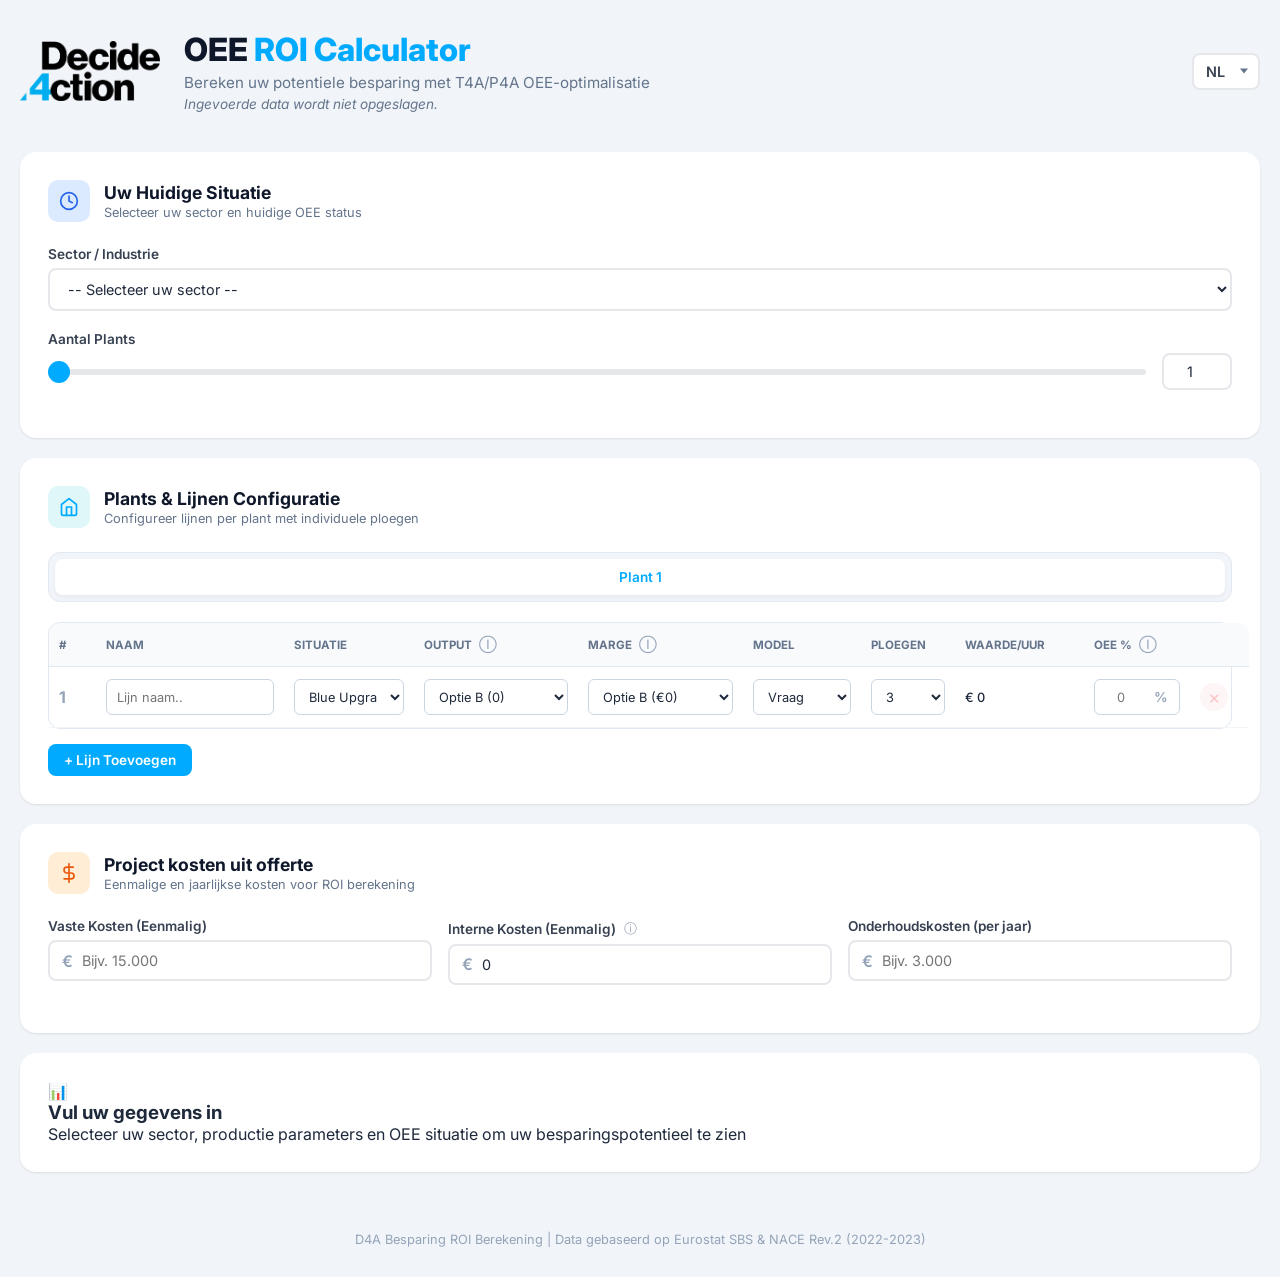
==== docs/index.html @ 913ba1e7 "logic change" ====
<!DOCTYPE html>
<html lang="nl">
<head>
    <meta charset="UTF-8">
    <meta name="viewport" content="width=device-width, initial-scale=1.0">
    <title>OEE ROI Calculator - D4A Besparing Berekening</title>
    <link rel="preconnect" href="https://fonts.googleapis.com">
    <link rel="preconnect" href="https://fonts.gstatic.com" crossorigin>
    <link href="https://fonts.googleapis.com/css2?family=Inter:wght@400;500;600;700;800&display=swap" rel="stylesheet">
    <link rel="stylesheet" href="style.css">
</head>
<body>
    <div class="container">
        <header class="header">
            <div class="header-left">
                <img src="logo.png" alt="Decide4Action" class="logo">
<div class="header-title">
    <h1>OEE <span>ROI Calculator</span></h1>
    <p class="subtitle" data-i18n="subtitle">Bereken uw potentiele besparing met T4A/P4A OEE-optimalisatie</p>
    <p class="data-protection-note" data-i18n="dataProtectionNote">Ingevoerde data wordt niet opgeslagen.</p>
</div>
            </div>
            <div class="header-right">
                <div class="lang-switcher">
                    <select id="langSelect" onchange="setLanguage(this.value)">
                        <option value="nl">NL</option>
                        <option value="en">EN</option>
                    </select>
                </div>
                <button class="btn btn-export" onclick="exportPDF()" id="exportBtn" style="display: none;">
                    <svg width="18" height="18" viewBox="0 0 24 24" fill="none" stroke="currentColor" stroke-width="2" stroke-linecap="round" stroke-linejoin="round"><path d="M21 15v4a2 2 0 0 1-2 2H5a2 2 0 0 1-2-2v-4"/><polyline points="7 10 12 15 17 10"/><line x1="12" y1="15" x2="12" y2="3"/></svg>
                    <span data-i18n="exportPdf">Export PDF</span>
                </button>
            </div>
        </header>

        <div class="main-layout">
            <div class="input-column">
                <div class="card">
                    <div class="card-header">
                        <div class="card-icon blue">
                            <svg width="20" height="20" viewBox="0 0 24 24" fill="none" stroke="currentColor" stroke-width="2" stroke-linecap="round" stroke-linejoin="round"><circle cx="12" cy="12" r="10"/><path d="M12 6v6l4 2"/></svg>
                        </div>
                        <div>
                            <h2 data-i18n="cardCurrentTitle">Uw Huidige Situatie</h2>
                            <p class="card-subtitle" data-i18n="cardCurrentSubtitle">Selecteer uw sector en huidige OEE status</p>
                        </div>
                    </div>

                    <div class="form-group">
                        <label for="sector" data-i18n="sectorLabel">Sector / Industrie</label>
                        <div class="select-wrapper" id="sectorWrapper">
                            <input type="text" class="select-search" id="sectorSearch" data-i18n-placeholder="sectorSearchPlaceholder" placeholder="Zoek sector...">
                            <select id="sector" onchange="onSectorChange()">
                                <option value="" data-i18n="sectorDefault">-- Selecteer uw sector --</option>
                                <option value="farmaceutische" data-i18n="sectorPharm">Farmaceutische</option>
                                <option value="food" data-i18n="sectorFood">Food</option>
                                <option value="bottlers" data-i18n="sectorBottlers">Bottlers</option>
                                <option value="textiel" data-i18n="sectorTextile">Textiel</option>
                                <option value="hout" data-i18n="sectorWood">Hout</option>
                                <option value="papier" data-i18n="sectorPaper">Papier</option>
                                <option value="chemie" data-i18n="sectorChemical">Chemie</option>
                                <option value="kunststof" data-i18n="sectorPlastic">Kunststof</option>
                                <option value="metaal" data-i18n="sectorMetal">Metaal</option>
                                <option value="machinebouw" data-i18n="sectorMachine">Machinebouw</option>
                                <option value="autoentransport" data-i18n="sectorAuto">Auto & Transport</option>
                                <option value="electronica" data-i18n="sectorElectronics">Electronica</option>
                                <option value="olieenrafinaderij" data-i18n="sectorOil">Olie & Raffinaderij</option>
                            </select>
                            <div class="select-dropdown" id="sectorDropdown"></div>
                        </div>
                    </div>

                    <div class="form-group">
                        <label for="numPlants" data-i18n="numPlantsLabel">Aantal Plants</label>
                        <div class="slider-input">
                            <input type="range" id="numPlantsSlider" min="1" max="10" value="1" oninput="syncPlantSlider(this.value)">
                            <input type="number" id="numPlants" min="1" max="10" value="1" onchange="updatePlantTabs()" oninput="updatePlantTabs()">
                        </div>
                    </div>
                </div>

                <div class="card" id="plantsCard">
                    <div class="card-header">
                        <div class="card-icon cyan">
                            <svg width="20" height="20" viewBox="0 0 24 24" fill="none" stroke="currentColor" stroke-width="2" stroke-linecap="round" stroke-linejoin="round"><path d="M3 9l9-7 9 7v11a2 2 0 0 1-2 2H5a2 2 0 0 1-2-2z"/><polyline points="9 22 9 12 15 12 15 22"/></svg>
                        </div>
                        <div>
                            <h2 data-i18n="cardPlantsTitle">Plants & Lijnen Configuratie</h2>
                            <p class="card-subtitle" data-i18n="cardPlantsSubtitle">Configureer lijnen per plant met individuele ploegen</p>
                        </div>
                    </div>

                    <div class="plant-tabs" id="plantTabs"></div>
                    <div id="plantContents"></div>
                </div>

                <div class="card">
                    <div class="card-header">
                        <div class="card-icon orange">
                            <svg width="20" height="20" viewBox="0 0 24 24" fill="none" stroke="currentColor" stroke-width="2" stroke-linecap="round" stroke-linejoin="round"><line x1="12" y1="1" x2="12" y2="23"/><path d="M17 5H9.5a3.5 3.5 0 0 0 0 7h5a3.5 3.5 0 0 1 0 7H6"/></svg>
                        </div>
                        <div>
                            <h2 data-i18n="cardCostsTitle">Project kosten uit offerte</h2>
                            <p class="card-subtitle" data-i18n="cardCostsSubtitle">Eenmalige en jaarlijkse kosten voor ROI berekening</p>
                        </div>
                    </div>

                    <div class="form-row form-row-3">
                        <div class="form-group">
                            <label for="fixedFee" data-i18n="fixedFeeLabel">Vaste Kosten (Eenmalig)</label>
                            <div class="currency-input">
                                <input type="number" id="fixedFee" min="0" onchange="calculate()" oninput="calculate()" data-i18n-placeholder="fixedFeePlaceholder" placeholder="Bijv. 15.000">
                            </div>
                        </div>
                        <div class="form-group">
                            <label for="internalCost" class="th-tooltip">
                                <span data-i18n="internalCostLabel">Interne Kosten (Eenmalig)</span> 
                                <span class="info-icon">ⓘ</span>
                                <div class="tooltip-text">
                                    <span data-i18n="internalCostTooltipBody">implementatie-uren, trainingsuren, IT hardware, IT software.</span>
                                </div>
                            </label>
                            <div class="currency-input">
                                <input type="number" id="internalCost" min="0" value="0" onchange="calculate()" oninput="calculate()" data-i18n-placeholder="internalCostPlaceholder" placeholder="Bijv. 5.000">
                            </div>
                        </div>
                        <div class="form-group">
                            <label for="variableCost" data-i18n="variableCostLabel">Onderhoudskosten (per jaar)</label>
                            <div class="currency-input">
                                <input type="number" id="variableCost" min="0" onchange="calculate()" oninput="calculate()" data-i18n-placeholder="variableCostPlaceholder" placeholder="Bijv. 3.000">
                            </div>
                        </div>
                    </div>
                </div>
            </div>

            <div class="results-column">
                <div class="card" id="placeholderCard">
                    <div class="results-placeholder">
                        <div class="results-placeholder-icon">&#x1F4CA;</div>
                        <h3 data-i18n="placeholderTitle">Vul uw gegevens in</h3>
                        <p data-i18n="placeholderText">Selecteer uw sector, productie parameters en OEE situatie om uw besparingspotentieel te zien</p>
                    </div>
                </div>

                <div class="card" id="scenarioCard" style="display: none;">
                    <div class="card-header">
                        <div class="card-icon green">
                            <svg width="20" height="20" viewBox="0 0 24 24" fill="none" stroke="currentColor" stroke-width="2" stroke-linecap="round" stroke-linejoin="round"><path d="M12 20V10"/><path d="M18 20V4"/><path d="M6 20v-4"/></svg>
                        </div>
                        <div style="flex:1;">
                            <h2 class="th-tooltip" style="border-bottom: none; cursor: help; display: inline-flex; align-items: center;">
                                <span data-i18n="cardSavingsTitle">Besparingspotentieel</span>
                                <span class="info-icon" style="margin-left: 6px;">ⓘ</span>
                                <div class="tooltip-text">
                                    <span data-i18n="savingPotentialTooltip"></span>
                                </div>
                            </h2>
                            <p class="card-subtitle" id="savingsSubtitle">
                                <span id="totalLinesDisplay">0</span> <span data-i18n="linesAcross">lijnen over</span> <span id="totalPlantsDisplay">0</span> plants
                            </p>
                        </div>
                        <button class="btn-calc-info" onclick="openCalcModal()" title="Hoe berekenen wij dit?">
                            <svg width="18" height="18" viewBox="0 0 24 24" fill="none" stroke="currentColor" stroke-width="2" stroke-linecap="round" stroke-linejoin="round"><circle cx="12" cy="12" r="10"/><path d="M9.09 9a3 3 0 0 1 5.83 1c0 2-3 3-3 3"/><line x1="12" y1="17" x2="12.01" y2="17"/></svg>
                            <span data-i18n="calcInfoBtn">Berekening</span>
                        </button>
                    </div>

                    <div class="scenario-grid">
                        <div class="scenario-card" data-scenario="conservative" onclick="selectScenario('conservative')">
                            <div class="scenario-label" data-i18n="conservative">Conservatief</div>
                            <div class="scenario-three-year" id="conservativeThreeYear">-</div>
                            <div class="scenario-three-year-label" data-i18n="overThreeYears">over 3 jaar</div>
                            <div class="scenario-divider"></div>
                            <div class="scenario-years-grid">
                                <div class="year-col"><span class="year-label">Jaar 1</span><span class="year-value" id="conservativeYear1">-</span></div>
                                <div class="year-col"><span class="year-label">Jaar 2</span><span class="year-value" id="conservativeYear2">-</span></div>
                                <div class="year-col"><span class="year-label">Jaar 3</span><span class="year-value" id="conservativeYear3">-</span></div>
                            </div>
                            <div class="scenario-divider"></div>
                            <div class="scenario-oee" id="conservativeOEE">-</div>
                            <div class="scenario-oee-label" data-i18n="oeeImprovement">OEE verbetering</div>
                        </div>

                        <div class="scenario-card selected" data-scenario="expected" onclick="selectScenario('expected')">
                            <div class="scenario-badge" data-i18n="expected">Verwacht</div>
                            <div class="scenario-three-year" id="expectedThreeYear">-</div>
                            <div class="scenario-three-year-label" data-i18n="overThreeYears">over 3 jaar</div>
                            <div class="scenario-divider"></div>
                            <div class="scenario-years-grid">
                                <div class="year-col"><span class="year-label">Jaar 1</span><span class="year-value" id="expectedYear1">-</span></div>
                                <div class="year-col"><span class="year-label">Jaar 2</span><span class="year-value" id="expectedYear2">-</span></div>
                                <div class="year-col"><span class="year-label">Jaar 3</span><span class="year-value" id="expectedYear3">-</span></div>
                            </div>
                            <div class="scenario-divider"></div>
                            <div class="scenario-oee" id="expectedOEE">-</div>
                            <div class="scenario-oee-label" data-i18n="oeeImprovement">OEE verbetering</div>
                        </div>

                        <div class="scenario-card" data-scenario="optimistic" onclick="selectScenario('optimistic')">
                            <div class="scenario-label" data-i18n="optimistic">Optimistisch</div>
                            <div class="scenario-three-year" id="optimisticThreeYear">-</div>
                            <div class="scenario-three-year-label" data-i18n="overThreeYears">over 3 jaar</div>
                            <div class="scenario-divider"></div>
                            <div class="scenario-years-grid">
                                <div class="year-col"><span class="year-label">Jaar 1</span><span class="year-value" id="optimisticYear1">-</span></div>
                                <div class="year-col"><span class="year-label">Jaar 2</span><span class="year-value" id="optimisticYear2">-</span></div>
                                <div class="year-col"><span class="year-label">Jaar 3</span><span class="year-value" id="optimisticYear3">-</span></div>
                            </div>
                            <div class="scenario-divider"></div>
                            <div class="scenario-oee" id="optimisticOEE">-</div>
                            <div class="scenario-oee-label" data-i18n="oeeImprovement">OEE verbetering</div>
                        </div>

                        <div class="scenario-card" data-scenario="aangepast" onclick="selectScenario('aangepast')">
    <div class="scenario-label" data-i18n="custom">Aangepast</div>
    <div class="scenario-three-year" id="customThreeYear">-</div>
    <div class="scenario-three-year-label" data-i18n="overThreeYears">over 3 jaar</div>
    <div class="scenario-divider"></div>
    <div class="scenario-years-grid">
        <div class="year-col">
            <span class="year-label" data-i18n="calcYear1">Jaar 1</span>
            <span class="year-value" id="customYear1">-</span>
        </div>
        <div class="year-col">
            <span class="year-label" data-i18n="calcYear2">Jaar 2</span>
            <span class="year-value" id="customYear2">-</span>
        </div>
        <div class="year-col">
            <span class="year-label" data-i18n="calcYear3">Jaar 3</span>
            <span class="year-value" id="customYear3">-</span>
        </div>
    </div>
    <div class="scenario-divider"></div>
    <div class="custom-oee-input-wrapper">
        <input type="number" id="customOEEInput" class="custom-oee-input" min="0" max="100" step="0.1" placeholder="%" oninput="calculate()">
    </div>
    <div class="scenario-oee-label" data-i18n="oeeImprovement">OEE verbetering</div>
</div>
                    </div>
                </div>

                <div class="card" id="calcBreakdownCard" style="display: none;">
                    <div class="card-header">
                        <div class="card-icon blue">
                            <svg width="20" height="20" viewBox="0 0 24 24" fill="none" stroke="currentColor" stroke-width="2" stroke-linecap="round" stroke-linejoin="round"><rect x="4" y="2" width="16" height="20" rx="2" ry="2"/><line x1="8" y1="6" x2="16" y2="6"/><line x1="8" y1="10" x2="16" y2="10"/><line x1="8" y1="14" x2="12" y2="14"/></svg>
                        </div>
                        <div>
                            <h2 data-i18n="calcBreakdownTitle">Berekeningsoverzicht</h2>
                        </div>
                    </div>
                    <div id="calcBreakdownContent"></div>
                </div>

                <div class="card" id="breakEvenCard" style="display: none;">
                    <div class="break-even-header">
                        <div>
                            <div class="card-header" style="margin-bottom: 0;">
                                <div class="card-icon green">
                                    <svg width="20" height="20" viewBox="0 0 24 24" fill="none" stroke="currentColor" stroke-width="2" stroke-linecap="round" stroke-linejoin="round"><polyline points="22 12 18 12 15 21 9 3 6 12 2 12"/></svg>
                                </div>
                                <div>
                                    <h2 data-i18n="cardBreakEvenTitle">Break-even Analyse</h2>
                                </div>
                            </div>
                        </div>
                        <div class="break-even-result-badge" id="breakEvenBadge">
                            <span class="icon">&#x2713;</span>
                            <span class="text">Break-even: <span class="value" id="breakEvenYear">-</span></span>
                        </div>
                    </div>
                    <div class="graph-container">
                        <canvas id="breakEvenCanvas"></canvas>
                    </div>
                    <div class="legend">
                        <div class="legend-item">
                            <div class="legend-color benefit"></div>
                            <span data-i18n="cumulativeBenefit">Cumulatief Voordeel</span>
                        </div>
                        <div class="legend-item">
                            <div class="legend-color cost"></div>
                            <span data-i18n="cumulativeCosts">Cumulatieve Kosten</span>
                        </div>
                    </div>
                    <div class="break-even-note">
                        <span data-i18n="breakEvenNotePrefix">Gebaseerd op het</span> 
                        <span id="breakEvenScenarioName"></span> 
                        <span data-i18n="breakEvenNoteSuffix">scenario</span>
                    </div>
                </div>
            </div>
        </div>

        <footer>
            <p data-i18n="footer">D4A Besparing ROI Berekening | Data gebaseerd op Eurostat SBS & NACE Rev.2 (2022-2023)</p>
        </footer>
    </div>

    <div class="calc-modal-overlay" id="calcModal" onclick="closeCalcModal(event)">
        <div class="calc-modal">
            <div class="calc-modal-header">
                <h2 data-i18n="calcModalTitle">Hoe berekenen wij het besparingspotentieel?</h2>
                <button class="calc-modal-close" onclick="closeCalcModal()">&times;</button>
            </div>
            <div class="calc-modal-body">
                <div class="calc-section">
                    <h3 data-i18n="calcStep1Title">1. Toegevoegde waarde per uur</h3>
                    <div class="calc-formula" data-i18n="calcStep1Formula">Waarde per uur = Output per uur &times; Marge per eenheid</div>
                    <p class="calc-desc" data-i18n="calcStep1Desc">De output en marge komen uit uw sector benchmarks of uw eigen ingevoerde waarden.</p>
                </div>
                <div class="calc-section">
                    <h3 data-i18n="calcStep2Title">2. Jaarlijkse besparing (per lijn)</h3>
                    <div class="calc-formula" data-i18n="calcStep2Formula">Jaarlijks = Waarde/uur (bij 100%) × OEE verbetering (punten) × Werkuren × Kostenfactor</div>
                    <p class="calc-desc" data-i18n="calcStep2Desc">Elk gewonnen procentpunt OEE wordt direct gewaardeerd tegen de toegevoegde waarde per uur. Als u bijvoorbeeld van 50% naar 52% OEE gaat, rekent het model met de 2% winst op uw totale capaciteit.</p>
                </div>
                <div class="calc-section">
                    <h3 data-i18n="calcStep3Title">3. Berekeningsmodel</h3>
                    <p class="calc-desc" data-i18n="calcStep3Desc"><strong>Vraagmodel:</strong> Onbeperkte vraag &mdash; extra OEE genereert extra omzet (factor = 1).<br><strong>Kostenmodel:</strong> Vast volume &mdash; OEE verbetering verlaagt kosten. Kostenfactor: conservatief 20%, verwacht 30%, optimistisch 40%.</p>
                </div>
                <div class="calc-section">
                    <h3 data-i18n="calcStep4Title">4. Besparing over 3 jaar</h3>
                    <p class="calc-desc" data-i18n="calcStep4Desc">De OEE verbetering wordt geleidelijk opgebouwd over 3 jaar:</p>
                    <div class="calc-ramp">
                        <div class="calc-ramp-row"><span class="calc-ramp-label" data-i18n="calcYear1">Jaar 1</span><div class="calc-ramp-bar" style="width:33%">1/3</div></div>
                        <div class="calc-ramp-row"><span class="calc-ramp-label" data-i18n="calcYear2">Jaar 2</span><div class="calc-ramp-bar" style="width:67%">2/3</div></div>
                        <div class="calc-ramp-row"><span class="calc-ramp-label" data-i18n="calcYear3">Jaar 3</span><div class="calc-ramp-bar" style="width:100%">3/3</div></div>
                    </div>
                    <p class="calc-desc" style="margin-top: 15px; border-left: 3px solid #00AAFF; padding-left: 12px;">
                        <strong data-i18n="rampUpTitle">Geleidelijke Besparingsopbouw (Ramp-up)</strong><br>
                        <span data-i18n="rampUpDesc">De ROI houdt rekening met een realistisch adoptieproces. We bouwen de resultaten stapsgewijs op (Jaar 1: 33%, Jaar 2: 67%, Jaar 3: 100%) om rekening te houden met de tijd die nodig is voor training, procesoptimalisatie en gedragsverandering binnen uw team.</span>
                    </p>
                    <div class="calc-formula" data-i18n="calcStep4Formula" style="margin-top: 15px;">Totaal 3 jaar = Jaarlijks &times; (1/3 + 2/3 + 1) = Jaarlijks &times; 2</div>
                </div>
                <div class="calc-section">
                    <h3 data-i18n="calcStep5Title">5. Scenario's</h3>
                    <p class="calc-desc" data-i18n="calcStep5Desc">Elk scenario (conservatief, verwacht, optimistisch) gebruikt een andere OEE verbetering percentage, gebaseerd op sectordata en historische resultaten.</p>
                </div>
            </div>
        </div>
    </div>

    <script src="script.js"></script>
</body>
</html>
---- docs/style.css ----
* {
    margin: 0;
    padding: 0;
    box-sizing: border-box;
}

body {
    font-family: 'Inter', -apple-system, BlinkMacSystemFont, 'Segoe UI', Roboto, sans-serif;
    background: #f1f5f9;
    min-height: 100vh;
    padding: 30px 20px;
    color: #1e293b;
}

input, select, button, textarea {
    font-family: 'Inter', sans-serif;
    font-size: 0.9rem;
}

.container {
    max-width: 1400px;
    margin: 0 auto;
}

/* Header */
.header {
    display: flex;
    align-items: center;
    justify-content: space-between;
    margin-bottom: 40px;
}

.header-left {
    display: flex;
    align-items: center;
    gap: 24px;
}

.logo {
    height: 60px;
    width: auto;
}

.header-title {
    text-align: left;
}

.header h1 {
    font-size: 2rem;
    font-weight: 800;
    color: #0f172a;
    margin-bottom: 4px;
}

.header h1 span {
    color: #00AAFF;
}

.subtitle {
    color: #64748b;
    font-size: 0.95rem;
}

/* Header Right Controls */
.header-right {
    display: flex;
    align-items: center;
    gap: 12px;
}

/* Language Switcher */
.lang-switcher {
    position: relative;
    display: inline-flex;
    align-items: center;
}

.lang-switcher select {
    appearance: none;
    -webkit-appearance: none;
    background: #fff;
    border: 2px solid #e5e7eb;
    border-radius: 8px;
    padding: 8px 32px 8px 12px;
    font-weight: 600;
    color: #374151;
    cursor: pointer;
    transition: border-color 0.2s;
}

.lang-switcher select:hover {
    border-color: #00AAFF;
}

.lang-switcher select:focus {
    outline: none;
    border-color: #00AAFF;
}

.lang-switcher::after {
    content: '';
    position: absolute;
    right: 12px;
    top: 50%;
    transform: translateY(-50%);
    width: 0;
    height: 0;
    border-left: 4px solid transparent;
    border-right: 4px solid transparent;
    border-top: 5px solid #64748b;
    pointer-events: none;
}

/* Buttons */
.btn {
    display: inline-flex;
    align-items: center;
    gap: 8px;
    padding: 10px 20px;
    border-radius: 8px;
    font-weight: 600;
    font-size: 0.9rem;
    cursor: pointer;
    border: none;
    transition: all 0.2s;
    font-family: inherit;
}

.btn-export {
    background: #0f172a;
    color: #fff;
}

.btn-export:hover {
    background: #1e293b;
}

.btn-primary {
    background: #00AAFF;
    color: #fff;
    padding: 8px 16px;
    font-size: 0.85rem;
}

.btn-primary:hover {
    background: #0090dd;
}

.btn-remove {
    background: #fee2e2;
    color: #dc2626;
    padding: 6px 12px;
    font-size: 0.8rem;
}

.btn-remove:hover {
    background: #fecaca;
}

.btn-remove:disabled {
    opacity: 0.4;
    cursor: not-allowed;
}

/* Main Layout */
.main-layout {
    display: flex;
    flex-direction: column;
    gap: 0;
}

/* Cards */
.card {
    background: #ffffff;
    border-radius: 16px;
    padding: 28px;
    box-shadow: 0 1px 3px rgba(0,0,0,0.06), 0 1px 2px rgba(0,0,0,0.04);
    margin-bottom: 20px;
}

.card-header {
    display: flex;
    align-items: center;
    gap: 14px;
    margin-bottom: 24px;
    overflow: visible !important;
}

.card-icon {
    width: 42px;
    height: 42px;
    border-radius: 10px;
    display: flex;
    align-items: center;
    justify-content: center;
    flex-shrink: 0;
}

.card-icon.blue { background: #dbeafe; color: #2563eb; }
.card-icon.cyan { background: #e0f7fa; color: #00AAFF; }
.card-icon.green { background: #dcfce7; color: #16a34a; }
.card-icon.orange { background: #ffedd5; color: #ea580c; }

.card-header h2 {
    font-size: 1.1rem;
    font-weight: 700;
    color: #0f172a;
}

.card-subtitle {
    font-size: 0.8rem;
    color: #64748b;
    margin-top: 2px;
}

/* Form Elements */
.form-group {
    margin-bottom: 20px;
}

.form-group label {
    display: block;
    font-size: 0.85rem;
    font-weight: 600;
    color: #374151;
    margin-bottom: 6px;
}

/* Label Tooltip Fix for "Interne Kosten" */
.form-group label.th-tooltip {
    display: inline-flex;
    align-items: center;
    gap: 4px;
    position: relative;
    cursor: help;
    width: fit-content;
}

.form-group label.th-tooltip .tooltip-text {
    bottom: 125%; 
    left: 0;
    transform: none;
}

.form-group label.th-tooltip .tooltip-text::after {
    left: 20px;
}

.form-group input[type="text"],
.form-group input[type="number"],
.form-group select {
    width: 100%;
    padding: 10px 14px;
    border: 2px solid #e5e7eb;
    border-radius: 8px;
    color: #1e293b;
    background: #fff;
    transition: border-color 0.2s;
}

.form-group input:focus,
.form-group select:focus {
    outline: none;
    border-color: #00AAFF;
}

.form-row {
    display: grid;
    grid-template-columns: 1fr 1fr;
    gap: 16px;
}

.form-row-3 {
    grid-template-columns: 1fr 1fr 1fr;
}

.currency-input {
    position: relative;
}

.currency-input::before {
    content: '\20AC';
    position: absolute;
    left: 14px;
    top: 50%;
    transform: translateY(-50%);
    color: #94a3b8;
    font-weight: 600;
}

.currency-input input {
    padding-left: 32px !important;
}

/* Percentage Input wrapper for OEE Column */
.percentage-input-wrapper {
    position: relative;
    display: inline-block;
    width: 100%;
}

.percentage-input-wrapper .pct-symbol {
    position: absolute;
    right: 12px;
    top: 50%;
    transform: translateY(-50%);
    color: #94a3b8;
    font-weight: 600;
    font-size: 0.85rem;
    pointer-events: none;
}

.percentage-input-wrapper input {
    padding-right: 28px !important;
    text-align: center;
}

/* Slider Input */
.slider-input {
    display: flex;
    align-items: center;
    gap: 16px;
}

.slider-input input[type="range"] {
    flex: 1;
    height: 6px;
    -webkit-appearance: none;
    appearance: none;
    background: #e5e7eb;
    border-radius: 3px;
    outline: none;
}

.slider-input input[type="range"]::-webkit-slider-thumb {
    -webkit-appearance: none;
    appearance: none;
    width: 22px;
    height: 22px;
    border-radius: 50%;
    background: #00AAFF;
    cursor: pointer;
}

.slider-input input[type="number"] {
    width: 70px;
    text-align: center;
    padding: 8px;
    border: 2px solid #e5e7eb;
    border-radius: 8px;
}

/* Searchable Select */
.select-wrapper {
    position: relative;
}

.select-wrapper .select-search {
    position: absolute;
    top: 0;
    left: 0;
    width: 100%;
    padding: 10px 14px;
    border: 2px solid #00AAFF;
    border-radius: 8px;
    background: #fff;
    z-index: 3;
    display: none;
}

.select-wrapper.searching .select-search {
    display: block;
}

.select-wrapper .select-dropdown {
    display: none;
    position: absolute;
    top: 100%;
    left: 0;
    right: 0;
    background: #fff;
    border: 2px solid #e5e7eb;
    border-radius: 8px;
    max-height: 200px;
    overflow-y: auto;
    z-index: 10;
    margin-top: 4px;
    box-shadow: 0 4px 12px rgba(0,0,0,0.1);
}

.select-wrapper.open .select-dropdown {
    display: block;
}

.select-option {
    padding: 10px 14px;
    cursor: pointer;
    transition: background 0.15s;
}

.select-option:hover {
    background: #f0f9ff;
}

.select-option.hidden {
    display: none;
}

/* Plant Tabs */
.plant-tabs {
    display: flex;
    gap: 4px;
    margin-bottom: 20px;
    background: #f1f5f9; 
    border-radius: 12px; 
    padding: 6px; 
    border: 1px solid #e2e8f0;
}

.plant-tab {
    flex: 1;
    text-align: center;
    padding: 10px 12px;
    border-radius: 8px; 
    font-size: 0.85rem;
    font-weight: 600;
    cursor: pointer;
    color: #64748b;
    transition: all 0.2s ease;
}

.plant-tab.active {
    background: #ffffff;
    color: #00AAFF;
    box-shadow: 0 2px 4px rgba(0,0,0,0.05);
}

.plant-content {
    display: none !important; 
}

.plant-content.active {
    display: block !important; 
}

/* Rounded Table Container & Configuration Table */
.table-container-rounded {
    border: 1px solid #e2e8f0;
    border-radius: 12px;
    overflow: visible !important; 
    background: #ffffff;
    margin-top: 10px;
}

.lines-table {
    width: 100%;
    border-collapse: separate;
    border-spacing: 0;
    table-layout: auto; 
    min-width: 1200px; 
}

.lines-table th {
    background: #f8fafc;
    padding: 14px 10px;
    font-size: 0.72rem;
    font-weight: 700;
    text-transform: uppercase;
    color: #64748b;
    border-bottom: 1px solid #e2e8f0;
    text-align: left;
    position: relative;
}

.lines-table td {
    padding: 12px 10px;
    border-bottom: 1px solid #f1f5f9;
    vertical-align: middle;
}

.lines-table th:first-child { border-top-left-radius: 12px; }
.lines-table th:last-child { border-top-right-radius: 12px; }

/* Line Input/Select styling */
.line-input, .line-select {
    width: 100%;
    height: 36px;
    padding: 4px 10px;
    border: 1px solid #cbd5e1;
    border-radius: 6px;
    font-family: 'Inter', sans-serif;
    font-size: 0.8rem; /* Changed from 0.9rem to 0.8rem for a smaller look */
    color: #1e293b;
    background-color: #fff;
    transition: border-color 0.2s;
}

.line-input:focus, .line-select:focus {
    outline: none;
    border-color: #00AAFF;
}

.oee-center { text-align: center; }

/* TOOLTIP STYLING */
.th-tooltip {
    position: relative; 
    cursor: help;
}

.info-icon {
    font-size: 0.8rem;
    color: #94a3b8;
    margin-left: 4px;
    font-weight: normal;
    pointer-events: none;
}

.th-tooltip .tooltip-text {
    visibility: hidden;
    opacity: 0;
    position: absolute;
    z-index: 100000 !important;
    background-color: #0f172a; 
    color: #ffffff;
    text-align: left;
    border-radius: 8px;
    padding: 16px 20px; 
    
    width: max-content; 
    min-width: 200px;
    max-width: 380px;
    
    font-family: 'Inter', sans-serif;
    font-size: 0.75rem; 
    font-weight: 400;
    line-height: 1.6;
    text-transform: none; 
    white-space: normal;
    
    box-shadow: 0 10px 25px -5px rgba(0, 0, 0, 0.3);
    border: 1px solid rgba(255, 255, 255, 0.1);
    
    bottom: 130%; 
    left: 50%;
    transform: translateX(-50%);
    transition: opacity 0.2s ease, visibility 0.2s;
    pointer-events: none;
}

.th-tooltip .tooltip-text::after {
    content: "";
    position: absolute;
    top: 100%;
    left: 50%;
    margin-left: -5px;
    border-width: 5px;
    border-style: solid;
    border-color: #0f172a transparent transparent transparent;
}

.th-tooltip:hover .tooltip-text {
    visibility: visible;
    opacity: 1;
}

/* Calculation Breakdown */
.calc-breakdown-formula {
    background: #f0f9ff;
    border: 1px solid #bae6fd;
    border-radius: 8px;
    padding: 10px 14px;
    font-size: 0.82rem;
    font-weight: 600;
    color: #0369a1;
    margin-bottom: 16px;
}

.calc-breakdown-table {
    width: 100%;
    border-collapse: collapse;
}

.calc-breakdown-table th {
    text-align: left;
    padding: 8px 10px;
    font-size: 0.72rem;
    font-weight: 600;
    text-transform: uppercase;
    letter-spacing: 0.5px;
    color: #64748b;
    border-bottom: 2px solid #e5e7eb;
}

.calc-breakdown-table td {
    padding: 8px 10px;
    font-size: 0.82rem;
    border-bottom: 1px solid #f1f5f9;
}

.calc-breakdown-table .annual-value {
    font-weight: 700;
    color: #0891b2;
    text-align: right;
}

.calc-breakdown-table th:last-child {
    text-align: right;
}

.calc-breakdown-total td {
    padding: 12px 10px;
    font-weight: 700;
    font-size: 0.92rem;
    border-top: 2px solid #e5e7eb;
    border-bottom: none;
    background: linear-gradient(135deg, #f0f9ff 0%, #e0f2fe 100%);
}

.calc-breakdown-total td.annual-value {
    color: #0284c7;
    font-size: 1rem;
}

/* Scenario Grid */
.scenario-grid {
    display: grid;
    grid-template-columns: 1fr 1.15fr 1fr 1fr;
    gap: 12px;
    margin-bottom: 20px;
}

.scenario-card {
    padding: 20px 14px;
    border-radius: 12px;
    text-align: center;
    border: 2px solid #e5e7eb;
    background: #fff;
    transition: all 0.3s;
    cursor: pointer;
}

.scenario-card:hover {
    border-color: #93c5fd;
    background: #f8fafc;
}

.scenario-card.selected {
    border-color: #00AAFF;
    background: linear-gradient(135deg, #f0f9ff 0%, #e0f2fe 100%);
    transform: scale(1.03);
    box-shadow: 0 4px 12px rgba(0,170,255,0.15);
}

.scenario-label {
    font-size: 0.72rem;
    font-weight: 700;
    text-transform: uppercase;
    letter-spacing: 0.5px;
    color: #94a3b8;
    margin-bottom: 10px;
}

.scenario-card.selected .scenario-label {
    color: #00AAFF;
}

.scenario-badge {
    display: inline-block;
    padding: 2px 10px;
    background: #00AAFF;
    color: #fff;
    font-size: 0.65rem;
    font-weight: 700;
    text-transform: uppercase;
    letter-spacing: 0.5px;
    border-radius: 50px;
    margin-bottom: 8px;
}

.scenario-annual-label {
    font-size: 0.72rem;
    color: #94a3b8;
    margin-bottom: 12px;
}

.scenario-divider {
    height: 1px;
    background: #e5e7eb;
    margin: 10px auto;
    width: 60%;
}

.scenario-card.selected .scenario-divider {
    background: #bae6fd;
}

.scenario-three-year {
    font-size: 1.6rem;
    font-weight: 800;
    color: #0f172a;
    margin-top: 8px;
    line-height: 1.2;
}

.scenario-card.selected .scenario-three-year {
    color: #0369a1;
}

.scenario-three-year-label {
    font-size: 0.7rem;
    color: #94a3b8;
    margin-bottom: 10px;
}

.scenario-oee {
    font-size: 0.95rem;
    font-weight: 700;
    color: #16a34a;
}

.scenario-oee-label {
    font-size: 0.65rem;
    color: #94a3b8;
    margin-top: 2px;
}

.scenario-years-grid {
    display: grid;
    grid-template-columns: 1fr 1fr 1fr;
    gap: 8px;
    margin: 15px 0;
    padding: 0 5px;
}

.year-col {
    display: flex;
    flex-direction: column;
    align-items: center;
    justify-content: center;
}

.year-label {
    font-size: 0.65rem;
    text-transform: uppercase;
    font-weight: 700;
    color: #94a3b8;
    margin-bottom: 4px;
}

.year-value {
    font-size: 0.85rem; 
    font-weight: 800;
    color: #475569;
    white-space: nowrap;
}

.scenario-card.selected .year-value { color: #0369a1; }
.scenario-card.selected .year-label { color: #00AAFF; }

/* Custom Scenario Input */
.custom-oee-input-wrapper {
    display: flex;
    justify-content: center;
    align-items: center;
    margin: 2px 0;
}

.custom-oee-input {
    width: 72px;
    padding: 4px 6px;
    border: 2px solid #e5e7eb;
    border-radius: 6px;
    font-weight: 700;
    color: #16a34a;
    text-align: center;
    background: #fff;
    pointer-events: auto !important;
}

/* Break-even Chart */
.graph-container {
    position: relative;
    width: 100%;
    height: 300px;
    margin-bottom: 16px;
}

#breakEvenCanvas {
    width: 100%;
    height: 100%;
    background: #f8fafc;
    border-radius: 12px;
}

.legend {
    display: flex;
    justify-content: center;
    gap: 24px;
}

.legend-item {
    display: flex;
    align-items: center;
    gap: 8px;
    color: #64748b;
    font-size: 0.85rem;
}

.legend-color {
    width: 24px;
    height: 4px;
    border-radius: 2px;
}

.legend-color.benefit { background: #10b981; }
.legend-color.cost { background: #ef4444; }

/* Remove button styling */
.btn-remove-line {
    width: 28px;
    height: 28px;
    border-radius: 50%;
    border: none;
    background: #fee2e2;
    color: #ef4444;
    cursor: pointer;
    display: flex;
    align-items: center;
    justify-content: center;
    font-size: 1.2rem;
    transition: background 0.2s;
}

.btn-remove-line:hover { background: #fecaca; }
.btn-remove-line:disabled { opacity: 0.3; cursor: not-allowed; }

/* Modal */
.calc-modal-overlay {
    display: none;
    position: fixed;
    top: 0;
    left: 0;
    right: 0;
    bottom: 0;
    background: rgba(15, 23, 42, 0.5);
    z-index: 1000;
    align-items: center;
    justify-content: center;
    padding: 20px;
}

.calc-modal-overlay.open { display: flex; }

.calc-modal {
    background: #fff;
    border-radius: 16px;
    max-width: 640px;
    width: 100%;
    max-height: 85vh;
    overflow-y: auto;
    box-shadow: 0 20px 60px rgba(0,0,0,0.2);
}

.calc-modal-header {
    display: flex;
    align-items: center;
    justify-content: space-between;
    padding: 24px 28px 16px;
    border-bottom: 1px solid #e5e7eb;
}

.calc-modal-close {
    background: none;
    border: none;
    font-size: 1.6rem;
    color: #94a3b8;
    cursor: pointer;
}

.calc-modal-body { padding: 24px 28px 28px; }

.calc-formula {
    background: #f0f9ff;
    border: 1px solid #bae6fd;
    border-radius: 8px;
    padding: 10px 14px;
    font-size: 0.85rem;
    font-weight: 600;
    color: #0369a1;
    margin: 8px 0;
}

footer {
    text-align: center;
    margin-top: 40px;
    color: #94a3b8;
    font-size: 0.8rem;
}

/* Responsive */
@media (max-width: 640px) {
    .scenario-grid { grid-template-columns: 1fr 1fr; }
    .form-row, .form-row-3 { grid-template-columns: 1fr; }
}

/* NEW: Ensures Manual Input boxes match the dropdown style */
.lines-table input[type="number"].line-input {
    width: 100%;
    pointer-events: auto !important;
}
/* --- MANUAL INPUT & CUSTOM SCENARIO FIXES --- */

/* Ensures the fourth 'Handmatig' option is visible in dropdowns */
.line-select option[value="custom"] {
    display: block !important;
}

/* Styles for manual numeric inputs when they appear in the table */
.lines-table input[type="number"].line-input {
    width: 100%;
    pointer-events: auto !important;
    cursor: text;
    background-color: #fff;
    border: 1px solid #cbd5e1;
    border-radius: 6px;
    padding: 4px 10px;
}

/* Ensure the 'Aangepast' scenario card and its input are interactive */
.scenario-card[data-scenario="aangepast"] {
    pointer-events: auto !important;
}

.custom-oee-input-wrapper {
    display: flex;
    justify-content: center;
    align-items: center;
    margin: 2px 0;
}

.custom-oee-input {
    width: 72px;
    padding: 4px 6px;
    border: 2px solid #e5e7eb;
    border-radius: 6px;
    font-family: 'Inter', sans-serif;
    font-size: 0.95rem;
    font-weight: 700;
    color: #16a34a;
    text-align: center;
    background: #fff;
    pointer-events: auto !important;
    cursor: text;
}

/* Visual feedback when the manual input is focused */
.custom-oee-input:focus, 
.lines-table input[type="number"].line-input:focus {
    outline: none;
    border-color: #00AAFF;
    box-shadow: 0 0 0 2px rgba(0, 170, 255, 0.1);
}
.added-value-cell {
    font-size: 0.8rem;
    color: #1e293b;
    font-weight: 500;
}
.btn-calc-info {
    display: inline-flex;
    align-items: center;
    gap: 6px;
    background: #f1f5f9;
    color: #64748b;
    border: 1px solid #e2e8f0;
    padding: 6px 12px;
    border-radius: 6px;
    font-size: 0.8rem;
    font-weight: 600;
    cursor: pointer;
    transition: all 0.2s;
    outline: none;
}

.btn-calc-info:hover {
    background: #e2e8f0;
    color: #0f172a;
}

.btn-calc-info svg {
    color: #94a3b8;
}
/* Step 2: Modal Structure & Alignment */
.calc-section {
    margin-bottom: 24px;
}

.calc-section h3 {
    font-size: 1rem;
    font-weight: 700;
    color: #0f172a;
    margin-bottom: 8px;
}

.calc-desc {
    font-size: 0.85rem;
    line-height: 1.6;
    color: #475569;
    margin: 8px 0;
}

/* Ramp-up Visualization (The bars for Year 1, 2, 3) */
.calc-ramp {
    margin: 16px 0;
    display: flex;
    flex-direction: column;
    gap: 8px;
}

.calc-ramp-row {
    display: flex;
    align-items: center;
    gap: 12px;
}

.calc-ramp-label {
    width: 60px;
    font-size: 0.75rem;
    font-weight: 700;
    color: #64748b;
}

.calc-ramp-bar {
    height: 20px;
    background: #00AAFF;
    color: white;
    font-size: 0.7rem;
    font-weight: 700;
    display: flex;
    align-items: center;
    justify-content: center;
    border-radius: 4px;
    transition: width 0.3s ease;
}

/* Centering and refining the blue formula boxes */
.calc-formula {
    text-align: center;
    padding: 12px;
    font-family: 'Inter', sans-serif;
    font-size: 0.85rem;
    font-weight: 600;
    margin: 12px 0;
}
/* Fix for Break-even Badge positioning */
.break-even-header {
    display: flex;
    justify-content: space-between;
    align-items: flex-start;
    margin-bottom: 20px;
}

.break-even-result-badge {
    display: inline-flex;
    align-items: center;
    gap: 8px;
    padding: 8px 16px;
    border-radius: 50px;
    font-weight: 700;
    font-size: 0.9rem;
    white-space: nowrap;
}

/* Green state (Break-even reached) */
.break-even-result-badge.success {
    background: #dcfce7;
    color: #16a34a;
    border: 1px solid #bbf7d0;
}

/* Red state (No break-even within 10 years) */
.break-even-result-badge.warning {
    background: #fee2e2;
    color: #dc2626;
    border: 1px solid #fecaca;
}
.data-protection-note {
    font-size: 0.85rem;
    color: #64748b; /* Subtiel grijs */
    margin-top: 4px;
    font-style: italic;
}
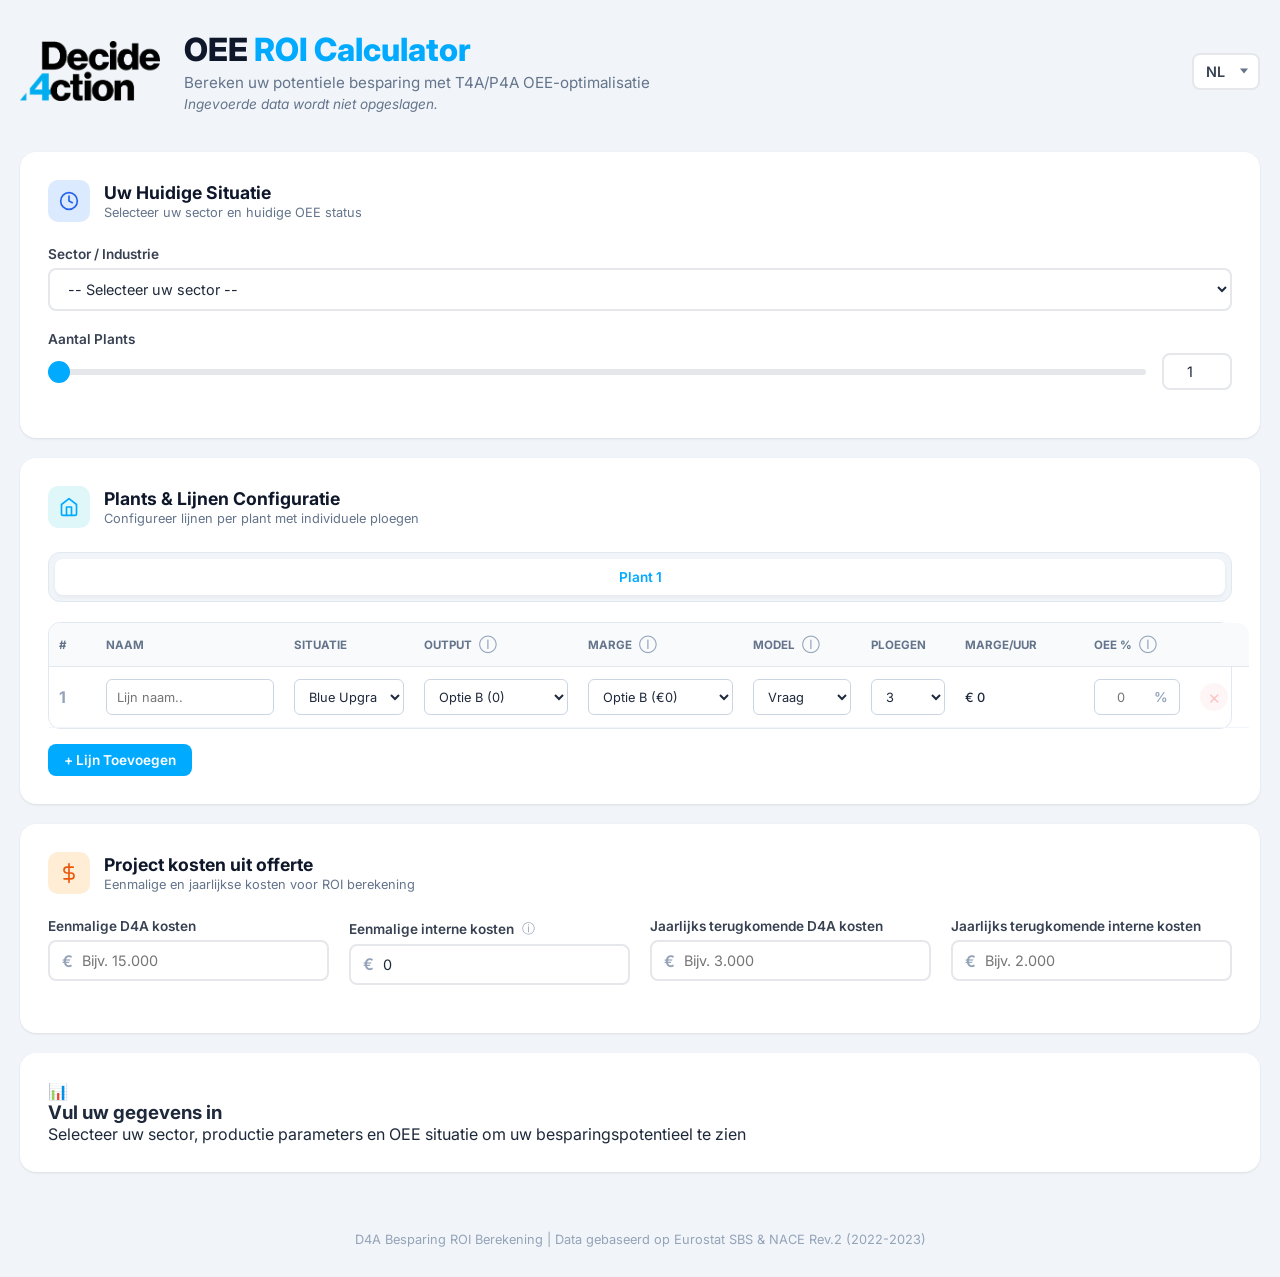
==== commit 1908baf4: "logic change" ====
--- a/docs/index.html
+++ b/docs/index.html
@@ -96,44 +96,54 @@
                 </div>
 
                 <div class="card">
-                    <div class="card-header">
-                        <div class="card-icon orange">
-                            <svg width="20" height="20" viewBox="0 0 24 24" fill="none" stroke="currentColor" stroke-width="2" stroke-linecap="round" stroke-linejoin="round"><line x1="12" y1="1" x2="12" y2="23"/><path d="M17 5H9.5a3.5 3.5 0 0 0 0 7h5a3.5 3.5 0 0 1 0 7H6"/></svg>
-                        </div>
-                        <div>
-                            <h2 data-i18n="cardCostsTitle">Project kosten uit offerte</h2>
-                            <p class="card-subtitle" data-i18n="cardCostsSubtitle">Eenmalige en jaarlijkse kosten voor ROI berekening</p>
-                        </div>
-                    </div>
-
-                    <div class="form-row form-row-3">
-                        <div class="form-group">
-                            <label for="fixedFee" data-i18n="fixedFeeLabel">Vaste Kosten (Eenmalig)</label>
-                            <div class="currency-input">
-                                <input type="number" id="fixedFee" min="0" onchange="calculate()" oninput="calculate()" data-i18n-placeholder="fixedFeePlaceholder" placeholder="Bijv. 15.000">
-                            </div>
-                        </div>
-                        <div class="form-group">
-                            <label for="internalCost" class="th-tooltip">
-                                <span data-i18n="internalCostLabel">Interne Kosten (Eenmalig)</span> 
-                                <span class="info-icon">ⓘ</span>
-                                <div class="tooltip-text">
-                                    <span data-i18n="internalCostTooltipBody">implementatie-uren, trainingsuren, IT hardware, IT software.</span>
-                                </div>
-                            </label>
-                            <div class="currency-input">
-                                <input type="number" id="internalCost" min="0" value="0" onchange="calculate()" oninput="calculate()" data-i18n-placeholder="internalCostPlaceholder" placeholder="Bijv. 5.000">
-                            </div>
-                        </div>
-                        <div class="form-group">
-                            <label for="variableCost" data-i18n="variableCostLabel">Onderhoudskosten (per jaar)</label>
-                            <div class="currency-input">
-                                <input type="number" id="variableCost" min="0" onchange="calculate()" oninput="calculate()" data-i18n-placeholder="variableCostPlaceholder" placeholder="Bijv. 3.000">
-                            </div>
-                        </div>
-                    </div>
-                </div>
-            </div>
+    <div class="card-header">
+        <div class="card-icon orange">
+            <svg width="20" height="20" viewBox="0 0 24 24" fill="none" stroke="currentColor" stroke-width="2" stroke-linecap="round" stroke-linejoin="round"><line x1="12" y1="1" x2="12" y2="23"/><path d="M17 5H9.5a3.5 3.5 0 0 0 0 7h5a3.5 3.5 0 0 1 0 7H6"/></svg>
+        </div>
+        <div>
+            <h2 data-i18n="cardCostsTitle">Project kosten uit offerte</h2>
+            <p class="card-subtitle" data-i18n="cardCostsSubtitle">Eenmalige en jaarlijkse kosten voor ROI berekening</p>
+        </div>
+    </div>
+
+    <div class="form-row" style="display: grid; grid-template-columns: repeat(4, 1fr); gap: 20px;">
+        
+        <div class="form-group">
+            <label for="fixedFee" data-i18n="fixedFeeLabel">Eenmalige D4A kosten</label>
+            <div class="currency-input">
+                <input type="number" id="fixedFee" min="0" onchange="calculate()" oninput="calculate()" data-i18n-placeholder="fixedFeePlaceholder" placeholder="Bijv. 15.000">
+            </div>
+        </div>
+        
+        <div class="form-group">
+            <label for="internalCost" class="th-tooltip">
+                <span data-i18n="internalCostLabel">Eenmalige interne kosten</span> 
+                <span class="info-icon">ⓘ</span>
+                <div class="tooltip-text">
+                    <span data-i18n="internalCostTooltipBody">implementatie-uren, trainingsuren, IT hardware, IT software.</span>
+                </div>
+            </label>
+            <div class="currency-input">
+                <input type="number" id="internalCost" min="0" value="0" onchange="calculate()" oninput="calculate()" data-i18n-placeholder="internalCostPlaceholder" placeholder="Bijv. 5.000">
+            </div>
+        </div>
+        
+        <div class="form-group">
+            <label for="variableCost" data-i18n="variableCostLabel">Jaarlijks terugkomende D4A kosten</label>
+            <div class="currency-input">
+                <input type="number" id="variableCost" min="0" onchange="calculate()" oninput="calculate()" data-i18n-placeholder="variableCostPlaceholder" placeholder="Bijv. 3.000">
+            </div>
+        </div>
+
+        <div class="form-group">
+            <label for="recurringInternalCost" data-i18n="recurringInternalCostLabel">Jaarlijks terugkomende interne kosten</label>
+            <div class="currency-input">
+                <input type="number" id="recurringInternalCost" min="0" onchange="calculate()" oninput="calculate()" data-i18n-placeholder="recurringInternalCostPlaceholder" placeholder="Bijv. 2.000">
+            </div>
+        </div>
+
+    </div>
+</div>
 
             <div class="results-column">
                 <div class="card" id="placeholderCard">
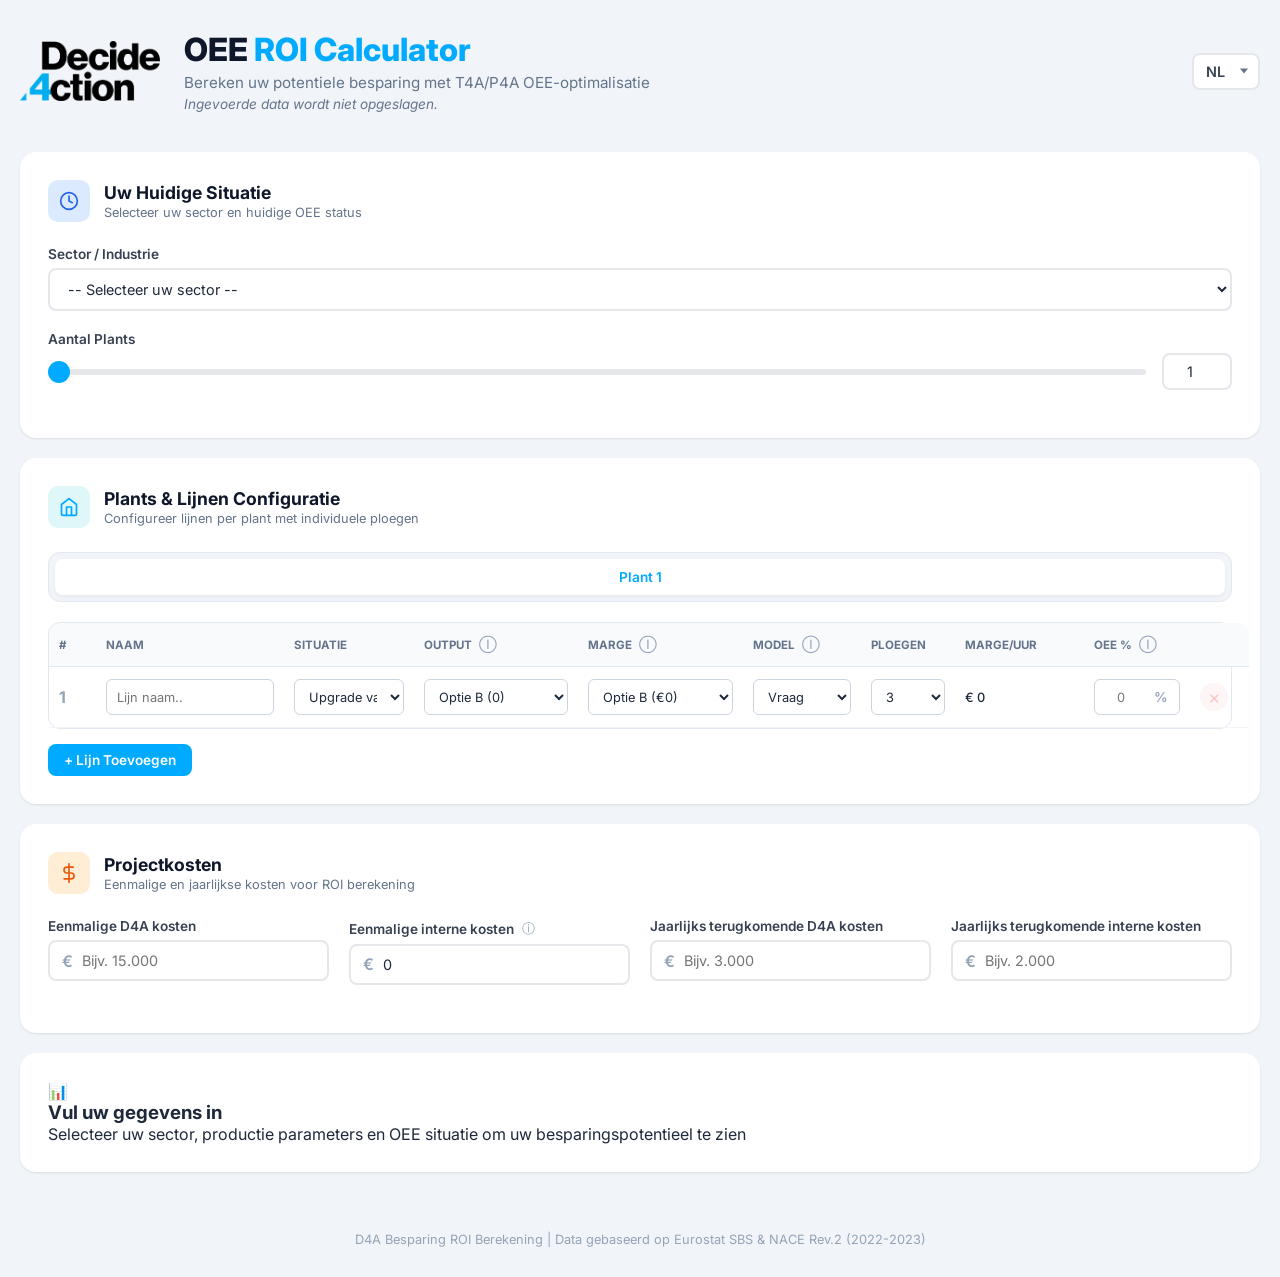
==== commit e099e097: "logic change" ====
--- a/docs/index.html
+++ b/docs/index.html
@@ -352,4 +352,63 @@
 
     <script src="script.js"></script>
 </body>
-</html>+</html>
+<div id="pdf-report-template" style="display: none;">
+    <div class="pdf-container" style="padding: 30px; font-family: 'Inter', sans-serif; color: #0f172a; background: #ffffff;">
+        <div style="display: flex; justify-content: space-between; align-items: center; border-bottom: 2px solid #e2e8f0; padding-bottom: 20px; margin-bottom: 30px;">
+            <div>
+                <h1 style="font-size: 24px; margin: 0; color: #0284c7;">OEE ROI Calculator</h1>
+                <p style="margin: 5px 0 0 0; color: #64748b; font-size: 14px;">Business Case & Savings Report</p>
+            </div>
+            <div id="pdf-meta-company" style="text-align: right; font-weight: bold; font-size: 16px; color: #1e293b;"></div>
+        </div>
+
+        <div style="background: #f8fafc; border-radius: 8px; padding: 20px; margin-bottom: 25px; border: 1px solid #e2e8f0;">
+            <h3 style="margin-top: 0; color: #1e293b; border-bottom: 1px solid #cbd5e1; padding-bottom: 8px;">1. Algemene Gegevens</h3>
+            <div style="display: grid; grid-template-columns: repeat(2, 1fr); gap: 10px; font-size: 14px;">
+                <div><strong>Sector:</strong> <span id="pdf-summary-sector"></span></div>
+                <div><strong>Aantal Plants / Lijnen:</strong> <span id="pdf-summary-plants"></span></div>
+            </div>
+        </div>
+
+        <div style="background: #f8fafc; border-radius: 8px; padding: 20px; margin-bottom: 25px; border: 1px solid #e2e8f0;">
+            <h3 style="margin-top: 0; color: #1e293b; border-bottom: 1px solid #cbd5e1; padding-bottom: 8px;">2. Projectkosten & Investeringen</h3>
+            <div style="display: grid; grid-template-columns: repeat(2, 1fr); gap: 15px; font-size: 14px;">
+                <div><strong>Eenmalige D4A kosten:</strong> <span id="pdf-cost-fixed"></span></div>
+                <div><strong>Eenmalige interne kosten:</strong> <span id="pdf-cost-internal"></span></div>
+                <div><strong>Jaarlijkse D4A kosten:</strong> <span id="pdf-cost-recurring-d4a"></span></div>
+                <div><strong>Jaarlijkse interne kosten:</strong> <span id="pdf-cost-recurring-int"></span></div>
+            </div>
+        </div>
+
+        <div style="margin-bottom: 30px;">
+            <h3 style="color: #1e293b; border-bottom: 1px solid #cbd5e1; padding-bottom: 8px;">3. Extra marge &amp; kosten reductie (Verwacht)</h3>
+            <div style="display: grid; grid-template-columns: repeat(3, 1fr); gap: 15px; text-align: center; margin-top: 15px;">
+                <div style="background: #f0fdf4; border: 1px solid #bbf7d0; border-radius: 6px; padding: 15px;">
+                    <div style="font-size: 12px; color: #166534; text-transform: uppercase;">Jaar 1</div>
+                    <div id="pdf-save-y1" style="font-size: 18px; font-weight: bold; color: #14532d; margin-top: 5px;"></div>
+                </div>
+                <div style="background: #f0fdf4; border: 1px solid #bbf7d0; border-radius: 6px; padding: 15px;">
+                    <div style="font-size: 12px; color: #166534; text-transform: uppercase;">Jaar 2</div>
+                    <div id="pdf-save-y2" style="font-size: 18px; font-weight: bold; color: #14532d; margin-top: 5px;"></div>
+                </div>
+                <div style="background: #f0fdf4; border: 1px solid #bbf7d0; border-radius: 6px; padding: 15px;">
+                    <div style="font-size: 12px; color: #166534; text-transform: uppercase;">Jaar 3 (Potentieel)</div>
+                    <div id="pdf-save-y3" style="font-size: 18px; font-weight: bold; color: #14532d; margin-top: 5px;"></div>
+                </div>
+            </div>
+            <div style="margin-top: 15px; background: #f0fdfa; border: 1px solid #99f6e4; border-radius: 6px; padding: 12px 20px; display: flex; justify-content: space-between; font-weight: bold;">
+                <span style="color: #0d9488;">Verwachte terugverdientijd (Break-even):</span>
+                <span id="pdf-save-be" style="color: #115e59;"></span>
+            </div>
+        </div>
+
+        <div id="pdf-table-area" style="margin-bottom: 30px;">
+            <h3 style="color: #1e293b; border-bottom: 1px solid #cbd5e1; padding-bottom: 8px;">4. Berekeningsoverzicht per lijn</h3>
+            </div>
+
+        <div style="text-align: center; color: #94a3b8; font-size: 11px; margin-top: 50px; border-top: 1px solid #e2e8f0; padding-top: 15px;">
+            D4A Besparing ROI Berekening | Data gebaseerd op Eurostat SBS &amp; NACE Rev.2
+        </div>
+    </div>
+</div>
--- a/docs/style.css
+++ b/docs/style.css
@@ -1089,4 +1089,85 @@
     color: #64748b; /* Subtiel grijs */
     margin-top: 4px;
     font-style: italic;
+}
+@media print {
+    /* Verberg knoppen, sliders, tabs en invoervelden die niet op het rapport horen */
+    .btn, 
+    .btn-primary, 
+    .btn-remove-line, 
+    #plantTabs, 
+    .num-plants-slider-container, 
+    #sectorSearch,
+    #sectorDropdown {
+        display: none !important;
+    }
+
+    /* Zorg dat de kaarten en achtergrond eruitzien als een dashboard */
+    body {
+        background: #f8fafc !important;
+        color: #0f172a !important;
+        font-family: 'Inter', sans-serif !important;
+        -webkit-print-color-adjust: exact !important;
+        print-color-adjust: exact !important;
+    }
+
+    .card {
+        border: 1px solid #e2e8f0 !important;
+        background: #ffffff !important;
+        box-shadow: none !important;
+        page-break-inside: avoid;
+        margin-bottom: 20px !important;
+        padding: 20px !important;
+        border-radius: 12px !important;
+    }
+
+    /* Transformeer invoervelden naar strakke dashboard-tekst */
+    input[type="number"], 
+    input[type="text"], 
+    select {
+        border: none !important;
+        background: transparent !important;
+        appearance: none !important;
+        -webkit-appearance: none !important;
+        font-weight: 600 !important;
+        color: #1e293b !important;
+        padding: 0 !important;
+        width: auto !important;
+    }
+
+    /* Specifieke tabel optimalisaties voor het rapport */
+    .lines-table {
+        width: 100% !important;
+        border-collapse: collapse !important;
+    }
+
+    .lines-table th {
+        background-color: #f1f5f9 !important;
+        color: #475569 !important;
+    }
+
+    .lines-table td, .lines-table th {
+        padding: 10px !important;
+        border-bottom: 1px solid #e2e8f0 !important;
+    }
+}
+/* Verberg het rapport-sjabloon op het scherm */
+#pdf-report-template {
+    display: none;
+}
+
+@media print {
+    /* Verberg de complete calculator applicatie */
+    #appContainer, .calculator-layout, .container, header, footer, .sidebar, .card, #placeholderCard {
+        display: none !important;
+    }
+
+    /* Toon uitsluitend het schone rapport dashboard */
+    #pdf-report-template {
+        display: block !important;
+        width: 100% !important;
+        position: absolute !important;
+        left: 0 !important;
+        top: 0 !important;
+    }
 }
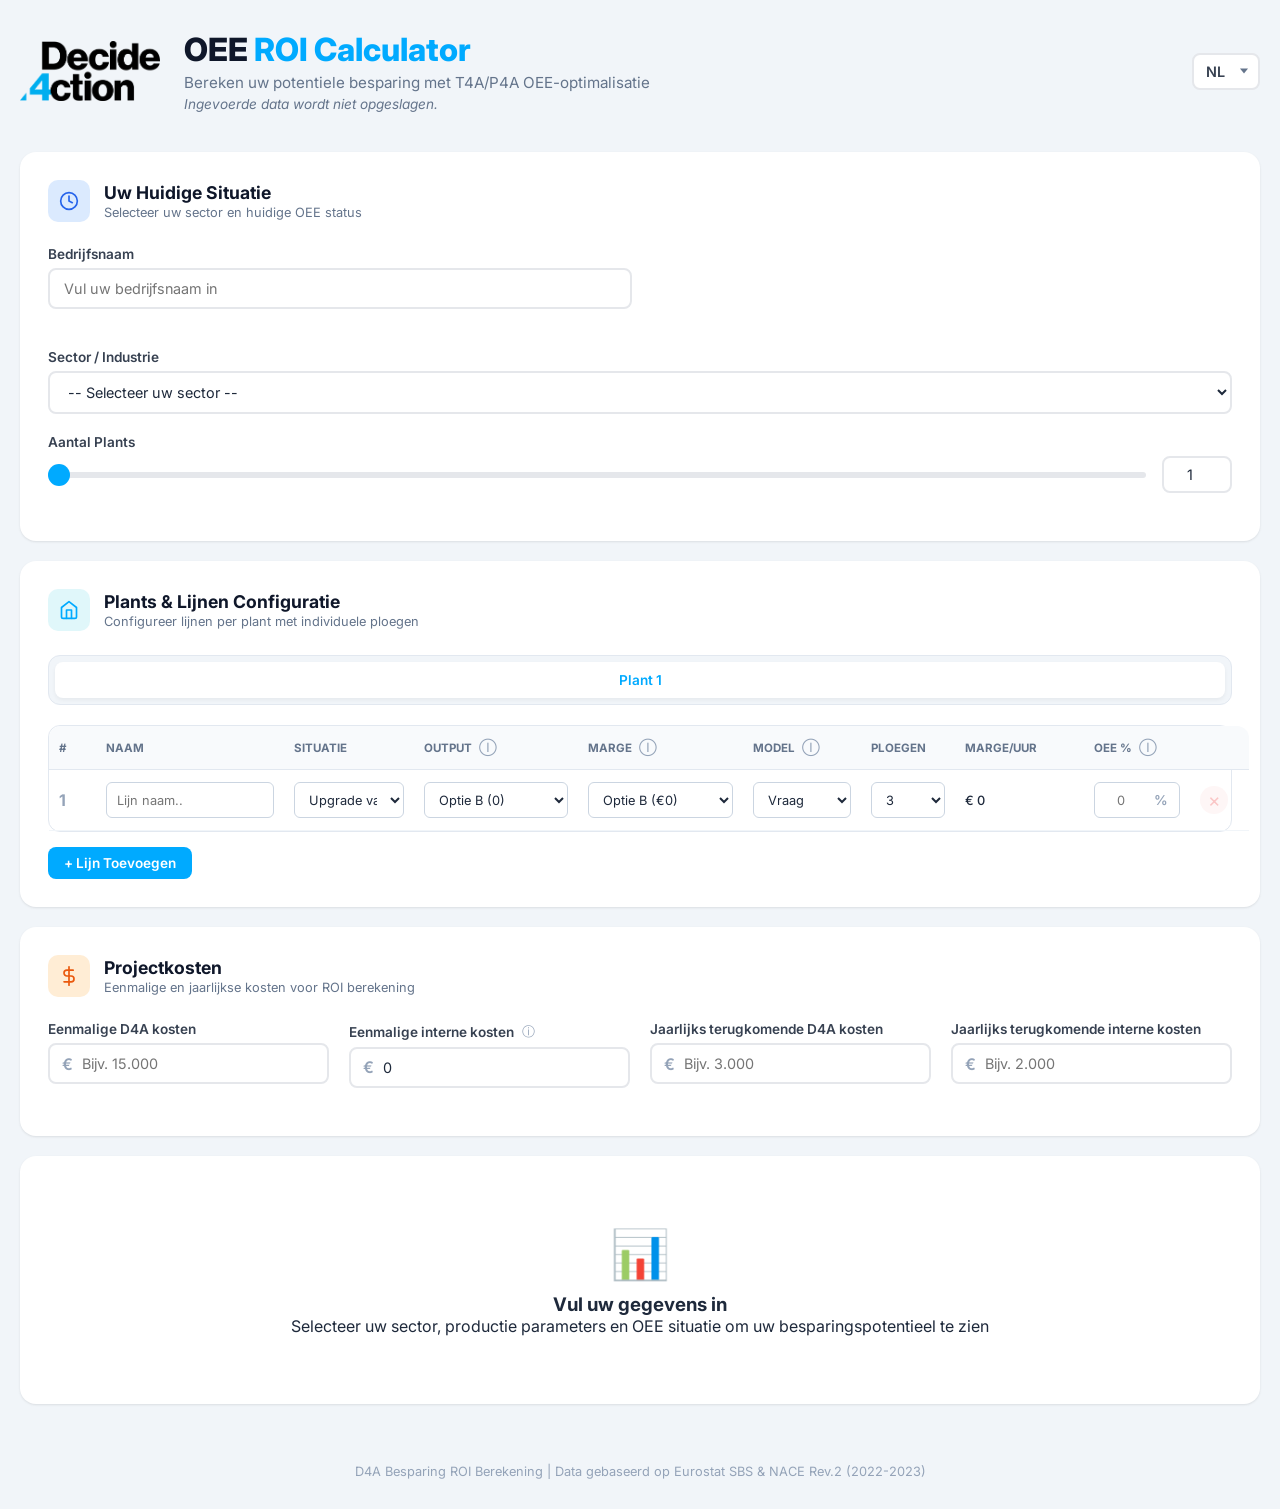
==== commit bc088245: "logic change" ====
--- a/docs/index.html
+++ b/docs/index.html
@@ -10,15 +10,15 @@
     <link rel="stylesheet" href="style.css">
 </head>
 <body>
-    <div class="container">
+    <div class="container" id="appContainer">
         <header class="header">
             <div class="header-left">
                 <img src="logo.png" alt="Decide4Action" class="logo">
-<div class="header-title">
-    <h1>OEE <span>ROI Calculator</span></h1>
-    <p class="subtitle" data-i18n="subtitle">Bereken uw potentiele besparing met T4A/P4A OEE-optimalisatie</p>
-    <p class="data-protection-note" data-i18n="dataProtectionNote">Ingevoerde data wordt niet opgeslagen.</p>
-</div>
+                <div class="header-title">
+                    <h1>OEE <span>ROI Calculator</span></h1>
+                    <p class="subtitle" data-i18n="subtitle">Bereken uw potentiele besparing met T4A/P4A OEE-optimalisatie</p>
+                    <p class="data-protection-note" data-i18n="dataProtectionNote">Ingevoerde data wordt niet opgeslagen.</p>
+                </div>
             </div>
             <div class="header-right">
                 <div class="lang-switcher">
@@ -44,6 +44,13 @@
                         <div>
                             <h2 data-i18n="cardCurrentTitle">Uw Huidige Situatie</h2>
                             <p class="card-subtitle" data-i18n="cardCurrentSubtitle">Selecteer uw sector en huidige OEE status</p>
+                        </div>
+                    </div>
+
+                    <div class="form-row" style="margin-bottom: 20px;">
+                        <div class="form-group">
+                            <label for="companyName" data-i18n="companyNameLabel">Bedrijfsnaam</label>
+                            <input type="text" id="companyName" data-i18n-placeholder="companyNamePlaceholder" placeholder="Vul uw bedrijfsnaam in">
                         </div>
                     </div>
 
@@ -96,59 +103,58 @@
                 </div>
 
                 <div class="card">
-    <div class="card-header">
-        <div class="card-icon orange">
-            <svg width="20" height="20" viewBox="0 0 24 24" fill="none" stroke="currentColor" stroke-width="2" stroke-linecap="round" stroke-linejoin="round"><line x1="12" y1="1" x2="12" y2="23"/><path d="M17 5H9.5a3.5 3.5 0 0 0 0 7h5a3.5 3.5 0 0 1 0 7H6"/></svg>
-        </div>
-        <div>
-            <h2 data-i18n="cardCostsTitle">Project kosten uit offerte</h2>
-            <p class="card-subtitle" data-i18n="cardCostsSubtitle">Eenmalige en jaarlijkse kosten voor ROI berekening</p>
-        </div>
-    </div>
-
-    <div class="form-row" style="display: grid; grid-template-columns: repeat(4, 1fr); gap: 20px;">
-        
-        <div class="form-group">
-            <label for="fixedFee" data-i18n="fixedFeeLabel">Eenmalige D4A kosten</label>
-            <div class="currency-input">
-                <input type="number" id="fixedFee" min="0" onchange="calculate()" oninput="calculate()" data-i18n-placeholder="fixedFeePlaceholder" placeholder="Bijv. 15.000">
-            </div>
-        </div>
-        
-        <div class="form-group">
-            <label for="internalCost" class="th-tooltip">
-                <span data-i18n="internalCostLabel">Eenmalige interne kosten</span> 
-                <span class="info-icon">ⓘ</span>
-                <div class="tooltip-text">
-                    <span data-i18n="internalCostTooltipBody">implementatie-uren, trainingsuren, IT hardware, IT software.</span>
-                </div>
-            </label>
-            <div class="currency-input">
-                <input type="number" id="internalCost" min="0" value="0" onchange="calculate()" oninput="calculate()" data-i18n-placeholder="internalCostPlaceholder" placeholder="Bijv. 5.000">
-            </div>
-        </div>
-        
-        <div class="form-group">
-            <label for="variableCost" data-i18n="variableCostLabel">Jaarlijks terugkomende D4A kosten</label>
-            <div class="currency-input">
-                <input type="number" id="variableCost" min="0" onchange="calculate()" oninput="calculate()" data-i18n-placeholder="variableCostPlaceholder" placeholder="Bijv. 3.000">
-            </div>
-        </div>
-
-        <div class="form-group">
-            <label for="recurringInternalCost" data-i18n="recurringInternalCostLabel">Jaarlijks terugkomende interne kosten</label>
-            <div class="currency-input">
-                <input type="number" id="recurringInternalCost" min="0" onchange="calculate()" oninput="calculate()" data-i18n-placeholder="recurringInternalCostPlaceholder" placeholder="Bijv. 2.000">
-            </div>
-        </div>
-
-    </div>
-</div>
+                    <div class="card-header">
+                        <div class="card-icon orange">
+                            <svg width="20" height="20" viewBox="0 0 24 24" fill="none" stroke="currentColor" stroke-width="2" stroke-linecap="round" stroke-linejoin="round"><line x1="12" y1="1" x2="12" y2="23"/><path d="M17 5H9.5a3.5 3.5 0 0 0 0 7h5a3.5 3.5 0 0 1 0 7H6"/></svg>
+                        </div>
+                        <div>
+                            <h2 data-i18n="cardCostsTitle">Projectkosten</h2>
+                            <p class="card-subtitle" data-i18n="cardCostsSubtitle">Eenmalige en jaarlijkse kosten voor ROI berekening</p>
+                        </div>
+                    </div>
+
+                    <div class="form-row" style="display: grid; grid-template-columns: repeat(4, 1fr); gap: 20px;">
+                        <div class="form-group">
+                            <label for="fixedFee" data-i18n="fixedFeeLabel">Eenmalige D4A kosten</label>
+                            <div class="currency-input">
+                                <input type="number" id="fixedFee" min="0" onchange="calculate()" oninput="calculate()" data-i18n-placeholder="fixedFeePlaceholder" placeholder="Bijv. 15.000">
+                            </div>
+                        </div>
+                        
+                        <div class="form-group">
+                            <label for="internalCost" class="th-tooltip">
+                                <span data-i18n="internalCostLabel">Eenmalige interne kosten</span> 
+                                <span class="info-icon">ⓘ</span>
+                                <div class="tooltip-text">
+                                    <span data-i18n="internalCostTooltipBody">implementatie-uren, trainingsuren, IT hardware, IT software.</span>
+                                </div>
+                            </label>
+                            <div class="currency-input">
+                                <input type="number" id="internalCost" min="0" value="0" onchange="calculate()" oninput="calculate()" data-i18n-placeholder="internalCostPlaceholder" placeholder="Bijv. 5.000">
+                            </div>
+                        </div>
+                        
+                        <div class="form-group">
+                            <label for="variableCost" data-i18n="variableCostLabel">Jaarlijks terugkomende D4A kosten</label>
+                            <div class="currency-input">
+                                <input type="number" id="variableCost" min="0" onchange="calculate()" oninput="calculate()" data-i18n-placeholder="variableCostPlaceholder" placeholder="Bijv. 3.000">
+                            </div>
+                        </div>
+
+                        <div class="form-group">
+                            <label for="recurringInternalCost" data-i18n="recurringInternalCostLabel">Jaarlijks terugkomende interne kosten</label>
+                            <div class="currency-input">
+                                <input type="number" id="recurringInternalCost" min="0" onchange="calculate()" oninput="calculate()" data-i18n-placeholder="recurringInternalCostPlaceholder" placeholder="Bijv. 2.000">
+                            </div>
+                        </div>
+                    </div>
+                </div>
+            </div>
 
             <div class="results-column">
                 <div class="card" id="placeholderCard">
-                    <div class="results-placeholder">
-                        <div class="results-placeholder-icon">&#x1F4CA;</div>
+                    <div class="results-placeholder" style="text-align: center; padding: 40px 20px;">
+                        <div class="results-placeholder-icon" style="font-size: 3rem; margin-bottom: 10px;">📊</div>
                         <h3 data-i18n="placeholderTitle">Vul uw gegevens in</h3>
                         <p data-i18n="placeholderText">Selecteer uw sector, productie parameters en OEE situatie om uw besparingspotentieel te zien</p>
                     </div>
@@ -161,7 +167,7 @@
                         </div>
                         <div style="flex:1;">
                             <h2 class="th-tooltip" style="border-bottom: none; cursor: help; display: inline-flex; align-items: center;">
-                                <span data-i18n="cardSavingsTitle">Besparingspotentieel</span>
+                                <span data-i18n="cardSavingsTitle">Extra marge & kosten reductie</span>
                                 <span class="info-icon" style="margin-left: 6px;">ⓘ</span>
                                 <div class="tooltip-text">
                                     <span data-i18n="savingPotentialTooltip"></span>
@@ -224,30 +230,21 @@
                         </div>
 
                         <div class="scenario-card" data-scenario="aangepast" onclick="selectScenario('aangepast')">
-    <div class="scenario-label" data-i18n="custom">Aangepast</div>
-    <div class="scenario-three-year" id="customThreeYear">-</div>
-    <div class="scenario-three-year-label" data-i18n="overThreeYears">over 3 jaar</div>
-    <div class="scenario-divider"></div>
-    <div class="scenario-years-grid">
-        <div class="year-col">
-            <span class="year-label" data-i18n="calcYear1">Jaar 1</span>
-            <span class="year-value" id="customYear1">-</span>
-        </div>
-        <div class="year-col">
-            <span class="year-label" data-i18n="calcYear2">Jaar 2</span>
-            <span class="year-value" id="customYear2">-</span>
-        </div>
-        <div class="year-col">
-            <span class="year-label" data-i18n="calcYear3">Jaar 3</span>
-            <span class="year-value" id="customYear3">-</span>
-        </div>
-    </div>
-    <div class="scenario-divider"></div>
-    <div class="custom-oee-input-wrapper">
-        <input type="number" id="customOEEInput" class="custom-oee-input" min="0" max="100" step="0.1" placeholder="%" oninput="calculate()">
-    </div>
-    <div class="scenario-oee-label" data-i18n="oeeImprovement">OEE verbetering</div>
-</div>
+                            <div class="scenario-label" data-i18n="custom">Aangepast</div>
+                            <div class="scenario-three-year" id="customThreeYear">-</div>
+                            <div class="scenario-three-year-label" data-i18n="overThreeYears">over 3 jaar</div>
+                            <div class="scenario-divider"></div>
+                            <div class="scenario-years-grid">
+                                <div class="year-col"><span class="year-label" data-i18n="calcYear1">Jaar 1</span><span class="year-value" id="customYear1">-</span></div>
+                                <div class="year-col"><span class="year-label" data-i18n="calcYear2">Jaar 2</span><span class="year-value" id="customYear2">-</span></div>
+                                <div class="year-col"><span class="year-label" data-i18n="calcYear3">Jaar 3</span><span class="year-value" id="customYear3">-</span></div>
+                            </div>
+                            <div class="scenario-divider"></div>
+                            <div class="custom-oee-input-wrapper">
+                                <input type="number" id="customOEEInput" class="custom-oee-input" min="0" max="100" step="0.1" placeholder="%" oninput="calculate()">
+                            </div>
+                            <div class="scenario-oee-label" data-i18n="oeeImprovement">OEE verbetering</div>
+                        </div>
                     </div>
                 </div>
 
@@ -293,7 +290,7 @@
                             <span data-i18n="cumulativeCosts">Cumulatieve Kosten</span>
                         </div>
                     </div>
-                    <div class="break-even-note">
+                    <div class="break-even-note" style="margin-top: 10px; font-size: 0.85rem; color: #64748b;">
                         <span data-i18n="breakEvenNotePrefix">Gebaseerd op het</span> 
                         <span id="breakEvenScenarioName"></span> 
                         <span data-i18n="breakEvenNoteSuffix">scenario</span>
@@ -315,18 +312,18 @@
             </div>
             <div class="calc-modal-body">
                 <div class="calc-section">
-                    <h3 data-i18n="calcStep1Title">1. Toegevoegde waarde per uur</h3>
-                    <div class="calc-formula" data-i18n="calcStep1Formula">Waarde per uur = Output per uur &times; Marge per eenheid</div>
+                    <h3 data-i18n="calcStep1Title">1. Toegevoegde marge per uur</h3>
+                    <div class="calc-formula" data-i18n="calcStep1Formula">Marge per uur = Output per uur &times; Marge per eenheid</div>
                     <p class="calc-desc" data-i18n="calcStep1Desc">De output en marge komen uit uw sector benchmarks of uw eigen ingevoerde waarden.</p>
                 </div>
                 <div class="calc-section">
                     <h3 data-i18n="calcStep2Title">2. Jaarlijkse besparing (per lijn)</h3>
-                    <div class="calc-formula" data-i18n="calcStep2Formula">Jaarlijks = Waarde/uur (bij 100%) × OEE verbetering (punten) × Werkuren × Kostenfactor</div>
-                    <p class="calc-desc" data-i18n="calcStep2Desc">Elk gewonnen procentpunt OEE wordt direct gewaardeerd tegen de toegevoegde waarde per uur. Als u bijvoorbeeld van 50% naar 52% OEE gaat, rekent het model met de 2% winst op uw totale capaciteit.</p>
+                    <div class="calc-formula" data-i18n="calcStep2Formula">Jaarlijks = Marge/uur (bij 100%) × OEE verbetering (punten) × Werkuren × Kostenfactor</div>
+                    <p class="calc-desc" data-i18n="calcStep2Desc">Elk gewonnen procentpunt OEE wordt direct gewaardeerd tegen de toegevoegde marge per uur. Als u bijvoorbeeld van 50% naar 52% OEE gaat, rekent het model met de 2% winst op uw totale capaciteit.</p>
                 </div>
                 <div class="calc-section">
                     <h3 data-i18n="calcStep3Title">3. Berekeningsmodel</h3>
-                    <p class="calc-desc" data-i18n="calcStep3Desc"><strong>Vraagmodel:</strong> Onbeperkte vraag &mdash; extra OEE genereert extra omzet (factor = 1).<br><strong>Kostenmodel:</strong> Vast volume &mdash; OEE verbetering verlaagt kosten. Kostenfactor: conservatief 20%, verwacht 30%, optimistisch 40%.</p>
+                    <p class="calc-desc" id="calcStep3Desc"><strong>Vraagmodel:</strong> Onbeperkte vraag &mdash; extra OEE genereert extra omzet (factor = 1).<br><strong>Kostenmodel:</strong> Vast volume &mdash; OEE verbetering verlaagt kosten. Kostenfactor: conservatief 20%, verwacht 30%, optimistisch 40%.</p>
                 </div>
                 <div class="calc-section">
                     <h3 data-i18n="calcStep4Title">4. Besparing over 3 jaar</h3>
@@ -350,65 +347,66 @@
         </div>
     </div>
 
+    <div id="pdf-report-template">
+        <div class="pdf-container" style="padding: 30px; font-family: 'Inter', sans-serif; color: #0f172a; background: #ffffff;">
+            <div style="display: flex; justify-content: space-between; align-items: center; border-bottom: 2px solid #e2e8f0; padding-bottom: 20px; margin-bottom: 30px;">
+                <div>
+                    <h1 style="font-size: 24px; margin: 0; color: #0284c7;">OEE ROI Calculator</h1>
+                    <p style="margin: 5px 0 0 0; color: #64748b; font-size: 14px;">Business Case & Savings Report</p>
+                </div>
+                <div id="pdf-meta-company" style="text-align: right; font-weight: bold; font-size: 16px; color: #1e293b;"></div>
+            </div>
+
+            <div style="background: #f8fafc; border-radius: 8px; padding: 20px; margin-bottom: 25px; border: 1px solid #e2e8f0;">
+                <h3 style="margin-top: 0; color: #1e293b; border-bottom: 1px solid #cbd5e1; padding-bottom: 8px;">1. Algemene Gegevens</h3>
+                <div style="display: grid; grid-template-columns: repeat(2, 1fr); gap: 10px; font-size: 14px;">
+                    <div><strong>Sector:</strong> <span id="pdf-summary-sector"></span></div>
+                    <div><strong>Aantal Plants / Lijnen:</strong> <span id="pdf-summary-plants"></span></div>
+                </div>
+            </div>
+
+            <div style="background: #f8fafc; border-radius: 8px; padding: 20px; margin-bottom: 25px; border: 1px solid #e2e8f0;">
+                <h3 style="margin-top: 0; color: #1e293b; border-bottom: 1px solid #cbd5e1; padding-bottom: 8px;">2. Projectkosten & Investeringen</h3>
+                <div style="display: grid; grid-template-columns: repeat(2, 1fr); gap: 15px; font-size: 14px;">
+                    <div><strong>Eenmalige D4A kosten:</strong> <span id="pdf-cost-fixed"></span></div>
+                    <div><strong>Eenmalige interne kosten:</strong> <span id="pdf-cost-internal"></span></div>
+                    <div><strong>Jaarlijkse D4A kosten:</strong> <span id="pdf-cost-recurring-d4a"></span></div>
+                    <div><strong>Jaarlijkse interne kosten:</strong> <span id="pdf-cost-recurring-int"></span></div>
+                </div>
+            </div>
+
+            <div style="margin-bottom: 30px;">
+                <h3 style="color: #1e293b; border-bottom: 1px solid #cbd5e1; padding-bottom: 8px;">3. Extra marge &amp; kosten reductie (Verwacht)</h3>
+                <div style="display: grid; grid-template-columns: repeat(3, 1fr); gap: 15px; text-align: center; margin-top: 15px;">
+                    <div style="background: #f0fdf4; border: 1px solid #bbf7d0; border-radius: 6px; padding: 15px;">
+                        <div style="font-size: 12px; color: #166534; text-transform: uppercase;">Jaar 1</div>
+                        <div id="pdf-save-y1" style="font-size: 18px; font-weight: bold; color: #14532d; margin-top: 5px;"></div>
+                    </div>
+                    <div style="background: #f0fdf4; border: 1px solid #bbf7d0; border-radius: 6px; padding: 15px;">
+                        <div style="font-size: 12px; color: #166534; text-transform: uppercase;">Jaar 2</div>
+                        <div id="pdf-save-y2" style="font-size: 18px; font-weight: bold; color: #14532d; margin-top: 5px;"></div>
+                    </div>
+                    <div style="background: #f0fdf4; border: 1px solid #bbf7d0; border-radius: 6px; padding: 15px;">
+                        <div style="font-size: 12px; color: #166534; text-transform: uppercase;">Jaar 3 (Potentieel)</div>
+                        <div id="pdf-save-y3" style="font-size: 18px; font-weight: bold; color: #14532d; margin-top: 5px;"></div>
+                    </div>
+                </div>
+                <div style="margin-top: 15px; background: #f0fdfa; border: 1px solid #99f6e4; border-radius: 6px; padding: 12px 20px; display: flex; justify-content: space-between; font-weight: bold;">
+                    <span style="color: #0d9488;">Verwachte terugverdientijd (Break-even):</span>
+                    <span id="pdf-save-be" style="color: #115e59;"></span>
+                </div>
+            </div>
+
+            <div id="pdf-table-area" style="margin-bottom: 30px;">
+                <h3 style="color: #1e293b; border-bottom: 1px solid #cbd5e1; padding-bottom: 8px;">4. Berekeningsoverzicht per lijn</h3>
+            </div>
+
+            <div style="text-align: center; color: #94a3b8; font-size: 11px; margin-top: 50px; border-top: 1px solid #e2e8f0; padding-top: 15px;">
+                D4A Besparing ROI Berekening | Data gebaseerd op Eurostat SBS &amp; NACE Rev.2
+            </div>
+        </div>
+    </div>
+
     <script src="script.js"></script>
 </body>
-</html>
-<div id="pdf-report-template" style="display: none;">
-    <div class="pdf-container" style="padding: 30px; font-family: 'Inter', sans-serif; color: #0f172a; background: #ffffff;">
-        <div style="display: flex; justify-content: space-between; align-items: center; border-bottom: 2px solid #e2e8f0; padding-bottom: 20px; margin-bottom: 30px;">
-            <div>
-                <h1 style="font-size: 24px; margin: 0; color: #0284c7;">OEE ROI Calculator</h1>
-                <p style="margin: 5px 0 0 0; color: #64748b; font-size: 14px;">Business Case & Savings Report</p>
-            </div>
-            <div id="pdf-meta-company" style="text-align: right; font-weight: bold; font-size: 16px; color: #1e293b;"></div>
-        </div>
-
-        <div style="background: #f8fafc; border-radius: 8px; padding: 20px; margin-bottom: 25px; border: 1px solid #e2e8f0;">
-            <h3 style="margin-top: 0; color: #1e293b; border-bottom: 1px solid #cbd5e1; padding-bottom: 8px;">1. Algemene Gegevens</h3>
-            <div style="display: grid; grid-template-columns: repeat(2, 1fr); gap: 10px; font-size: 14px;">
-                <div><strong>Sector:</strong> <span id="pdf-summary-sector"></span></div>
-                <div><strong>Aantal Plants / Lijnen:</strong> <span id="pdf-summary-plants"></span></div>
-            </div>
-        </div>
-
-        <div style="background: #f8fafc; border-radius: 8px; padding: 20px; margin-bottom: 25px; border: 1px solid #e2e8f0;">
-            <h3 style="margin-top: 0; color: #1e293b; border-bottom: 1px solid #cbd5e1; padding-bottom: 8px;">2. Projectkosten & Investeringen</h3>
-            <div style="display: grid; grid-template-columns: repeat(2, 1fr); gap: 15px; font-size: 14px;">
-                <div><strong>Eenmalige D4A kosten:</strong> <span id="pdf-cost-fixed"></span></div>
-                <div><strong>Eenmalige interne kosten:</strong> <span id="pdf-cost-internal"></span></div>
-                <div><strong>Jaarlijkse D4A kosten:</strong> <span id="pdf-cost-recurring-d4a"></span></div>
-                <div><strong>Jaarlijkse interne kosten:</strong> <span id="pdf-cost-recurring-int"></span></div>
-            </div>
-        </div>
-
-        <div style="margin-bottom: 30px;">
-            <h3 style="color: #1e293b; border-bottom: 1px solid #cbd5e1; padding-bottom: 8px;">3. Extra marge &amp; kosten reductie (Verwacht)</h3>
-            <div style="display: grid; grid-template-columns: repeat(3, 1fr); gap: 15px; text-align: center; margin-top: 15px;">
-                <div style="background: #f0fdf4; border: 1px solid #bbf7d0; border-radius: 6px; padding: 15px;">
-                    <div style="font-size: 12px; color: #166534; text-transform: uppercase;">Jaar 1</div>
-                    <div id="pdf-save-y1" style="font-size: 18px; font-weight: bold; color: #14532d; margin-top: 5px;"></div>
-                </div>
-                <div style="background: #f0fdf4; border: 1px solid #bbf7d0; border-radius: 6px; padding: 15px;">
-                    <div style="font-size: 12px; color: #166534; text-transform: uppercase;">Jaar 2</div>
-                    <div id="pdf-save-y2" style="font-size: 18px; font-weight: bold; color: #14532d; margin-top: 5px;"></div>
-                </div>
-                <div style="background: #f0fdf4; border: 1px solid #bbf7d0; border-radius: 6px; padding: 15px;">
-                    <div style="font-size: 12px; color: #166534; text-transform: uppercase;">Jaar 3 (Potentieel)</div>
-                    <div id="pdf-save-y3" style="font-size: 18px; font-weight: bold; color: #14532d; margin-top: 5px;"></div>
-                </div>
-            </div>
-            <div style="margin-top: 15px; background: #f0fdfa; border: 1px solid #99f6e4; border-radius: 6px; padding: 12px 20px; display: flex; justify-content: space-between; font-weight: bold;">
-                <span style="color: #0d9488;">Verwachte terugverdientijd (Break-even):</span>
-                <span id="pdf-save-be" style="color: #115e59;"></span>
-            </div>
-        </div>
-
-        <div id="pdf-table-area" style="margin-bottom: 30px;">
-            <h3 style="color: #1e293b; border-bottom: 1px solid #cbd5e1; padding-bottom: 8px;">4. Berekeningsoverzicht per lijn</h3>
-            </div>
-
-        <div style="text-align: center; color: #94a3b8; font-size: 11px; margin-top: 50px; border-top: 1px solid #e2e8f0; padding-top: 15px;">
-            D4A Besparing ROI Berekening | Data gebaseerd op Eurostat SBS &amp; NACE Rev.2
-        </div>
-    </div>
-</div>+</html>
--- a/docs/style.css
+++ b/docs/style.css
@@ -489,7 +489,7 @@
     border: 1px solid #cbd5e1;
     border-radius: 6px;
     font-family: 'Inter', sans-serif;
-    font-size: 0.8rem; /* Changed from 0.9rem to 0.8rem for a smaller look */
+    font-size: 0.8rem; 
     color: #1e293b;
     background-color: #fff;
     transition: border-color 0.2s;
@@ -758,7 +758,18 @@
 .scenario-card.selected .year-value { color: #0369a1; }
 .scenario-card.selected .year-label { color: #00AAFF; }
 
-/* Custom Scenario Input */
+/* Custom OEE Input and Table Numerics */
+.lines-table input[type="number"].line-input,
+.custom-oee-input {
+    width: 100%;
+    pointer-events: auto !important;
+    cursor: text;
+    background-color: #fff;
+    border: 1px solid #cbd5e1;
+    border-radius: 6px;
+    padding: 4px 10px;
+}
+
 .custom-oee-input-wrapper {
     display: flex;
     justify-content: center;
@@ -768,14 +779,16 @@
 
 .custom-oee-input {
     width: 72px;
-    padding: 4px 6px;
-    border: 2px solid #e5e7eb;
-    border-radius: 6px;
     font-weight: 700;
     color: #16a34a;
     text-align: center;
-    background: #fff;
-    pointer-events: auto !important;
+}
+
+.custom-oee-input:focus, 
+.lines-table input[type="number"].line-input:focus {
+    outline: none;
+    border-color: #00AAFF;
+    box-shadow: 0 0 0 2px rgba(0, 170, 255, 0.1);
 }
 
 /* Break-even Chart */
@@ -816,7 +829,7 @@
 .legend-color.benefit { background: #10b981; }
 .legend-color.cost { background: #ef4444; }
 
-/* Remove button styling */
+/* Remove line button styling */
 .btn-remove-line {
     width: 28px;
     height: 28px;
@@ -835,7 +848,7 @@
 .btn-remove-line:hover { background: #fecaca; }
 .btn-remove-line:disabled { opacity: 0.3; cursor: not-allowed; }
 
-/* Modal */
+/* Modal layout elements */
 .calc-modal-overlay {
     display: none;
     position: fixed;
@@ -880,15 +893,68 @@
 
 .calc-modal-body { padding: 24px 28px 28px; }
 
+.calc-section {
+    margin-bottom: 24px;
+}
+
+.calc-section h3 {
+    font-size: 1rem;
+    font-weight: 700;
+    color: #0f172a;
+    margin-bottom: 8px;
+}
+
+.calc-desc {
+    font-size: 0.85rem;
+    line-height: 1.6;
+    color: #475569;
+    margin: 8px 0;
+}
+
+.calc-ramp {
+    margin: 16px 0;
+    display: flex;
+    flex-direction: column;
+    gap: 8px;
+}
+
+.calc-ramp-row {
+    display: flex;
+    align-items: center;
+    gap: 12px;
+}
+
+.calc-ramp-label {
+    width: 60px;
+    font-size: 0.75rem;
+    font-weight: 700;
+    color: #64748b;
+}
+
+.calc-ramp-bar {
+    height: 20px;
+    background: #00AAFF;
+    color: white;
+    font-size: 0.7rem;
+    font-weight: 700;
+    display: flex;
+    align-items: center;
+    justify-content: center;
+    border-radius: 4px;
+    transition: width 0.3s ease;
+}
+
 .calc-formula {
+    text-align: center;
     background: #f0f9ff;
     border: 1px solid #bae6fd;
     border-radius: 8px;
-    padding: 10px 14px;
+    padding: 12px;
+    font-family: 'Inter', sans-serif;
     font-size: 0.85rem;
     font-weight: 600;
+    margin: 12px 0;
     color: #0369a1;
-    margin: 8px 0;
 }
 
 footer {
@@ -898,74 +964,50 @@
     font-size: 0.8rem;
 }
 
-/* Responsive */
-@media (max-width: 640px) {
-    .scenario-grid { grid-template-columns: 1fr 1fr; }
-    .form-row, .form-row-3 { grid-template-columns: 1fr; }
-}
-
-/* NEW: Ensures Manual Input boxes match the dropdown style */
-.lines-table input[type="number"].line-input {
-    width: 100%;
-    pointer-events: auto !important;
-}
-/* --- MANUAL INPUT & CUSTOM SCENARIO FIXES --- */
-
-/* Ensures the fourth 'Handmatig' option is visible in dropdowns */
-.line-select option[value="custom"] {
-    display: block !important;
-}
-
-/* Styles for manual numeric inputs when they appear in the table */
-.lines-table input[type="number"].line-input {
-    width: 100%;
-    pointer-events: auto !important;
-    cursor: text;
-    background-color: #fff;
-    border: 1px solid #cbd5e1;
-    border-radius: 6px;
-    padding: 4px 10px;
-}
-
-/* Ensure the 'Aangepast' scenario card and its input are interactive */
-.scenario-card[data-scenario="aangepast"] {
-    pointer-events: auto !important;
-}
-
-.custom-oee-input-wrapper {
-    display: flex;
-    justify-content: center;
-    align-items: center;
-    margin: 2px 0;
-}
-
-.custom-oee-input {
-    width: 72px;
-    padding: 4px 6px;
-    border: 2px solid #e5e7eb;
-    border-radius: 6px;
-    font-family: 'Inter', sans-serif;
-    font-size: 0.95rem;
-    font-weight: 700;
+/* Break-even badge & metadata blocks */
+.break-even-header {
+    display: flex;
+    justify-content: space-between;
+    align-items: flex-start;
+    margin-bottom: 20px;
+}
+
+.break-even-result-badge {
+    display: inline-flex;
+    align-items: center;
+    gap: 8px;
+    padding: 8px 16px;
+    border-radius: 50px;
+    font-weight: 700;
+    font-size: 0.9rem;
+    white-space: nowrap;
+}
+
+.break-even-result-badge.success {
+    background: #dcfce7;
     color: #16a34a;
-    text-align: center;
-    background: #fff;
-    pointer-events: auto !important;
-    cursor: text;
-}
-
-/* Visual feedback when the manual input is focused */
-.custom-oee-input:focus, 
-.lines-table input[type="number"].line-input:focus {
-    outline: none;
-    border-color: #00AAFF;
-    box-shadow: 0 0 0 2px rgba(0, 170, 255, 0.1);
-}
+    border: 1px solid #bbf7d0;
+}
+
+.break-even-result-badge.warning {
+    background: #fee2e2;
+    color: #dc2626;
+    border: 1px solid #fecaca;
+}
+
+.data-protection-note {
+    font-size: 0.85rem;
+    color: #64748b;
+    margin-top: 4px;
+    font-style: italic;
+}
+
 .added-value-cell {
     font-size: 0.8rem;
     color: #1e293b;
     font-weight: 500;
 }
+
 .btn-calc-info {
     display: inline-flex;
     align-items: center;
@@ -990,184 +1032,37 @@
 .btn-calc-info svg {
     color: #94a3b8;
 }
-/* Step 2: Modal Structure & Alignment */
-.calc-section {
-    margin-bottom: 24px;
-}
-
-.calc-section h3 {
-    font-size: 1rem;
-    font-weight: 700;
-    color: #0f172a;
-    margin-bottom: 8px;
-}
-
-.calc-desc {
-    font-size: 0.85rem;
-    line-height: 1.6;
-    color: #475569;
-    margin: 8px 0;
-}
-
-/* Ramp-up Visualization (The bars for Year 1, 2, 3) */
-.calc-ramp {
-    margin: 16px 0;
-    display: flex;
-    flex-direction: column;
-    gap: 8px;
-}
-
-.calc-ramp-row {
-    display: flex;
-    align-items: center;
-    gap: 12px;
-}
-
-.calc-ramp-label {
-    width: 60px;
-    font-size: 0.75rem;
-    font-weight: 700;
-    color: #64748b;
-}
-
-.calc-ramp-bar {
-    height: 20px;
-    background: #00AAFF;
-    color: white;
-    font-size: 0.7rem;
-    font-weight: 700;
-    display: flex;
-    align-items: center;
-    justify-content: center;
-    border-radius: 4px;
-    transition: width 0.3s ease;
-}
-
-/* Centering and refining the blue formula boxes */
-.calc-formula {
-    text-align: center;
-    padding: 12px;
-    font-family: 'Inter', sans-serif;
-    font-size: 0.85rem;
-    font-weight: 600;
-    margin: 12px 0;
-}
-/* Fix for Break-even Badge positioning */
-.break-even-header {
-    display: flex;
-    justify-content: space-between;
-    align-items: flex-start;
-    margin-bottom: 20px;
-}
-
-.break-even-result-badge {
-    display: inline-flex;
-    align-items: center;
-    gap: 8px;
-    padding: 8px 16px;
-    border-radius: 50px;
-    font-weight: 700;
-    font-size: 0.9rem;
-    white-space: nowrap;
-}
-
-/* Green state (Break-even reached) */
-.break-even-result-badge.success {
-    background: #dcfce7;
-    color: #16a34a;
-    border: 1px solid #bbf7d0;
-}
-
-/* Red state (No break-even within 10 years) */
-.break-even-result-badge.warning {
-    background: #fee2e2;
-    color: #dc2626;
-    border: 1px solid #fecaca;
-}
-.data-protection-note {
-    font-size: 0.85rem;
-    color: #64748b; /* Subtiel grijs */
-    margin-top: 4px;
-    font-style: italic;
-}
-@media print {
-    /* Verberg knoppen, sliders, tabs en invoervelden die niet op het rapport horen */
-    .btn, 
-    .btn-primary, 
-    .btn-remove-line, 
-    #plantTabs, 
-    .num-plants-slider-container, 
-    #sectorSearch,
-    #sectorDropdown {
-        display: none !important;
-    }
-
-    /* Zorg dat de kaarten en achtergrond eruitzien als een dashboard */
-    body {
-        background: #f8fafc !important;
-        color: #0f172a !important;
-        font-family: 'Inter', sans-serif !important;
-        -webkit-print-color-adjust: exact !important;
-        print-color-adjust: exact !important;
-    }
-
-    .card {
-        border: 1px solid #e2e8f0 !important;
-        background: #ffffff !important;
-        box-shadow: none !important;
-        page-break-inside: avoid;
-        margin-bottom: 20px !important;
-        padding: 20px !important;
-        border-radius: 12px !important;
-    }
-
-    /* Transformeer invoervelden naar strakke dashboard-tekst */
-    input[type="number"], 
-    input[type="text"], 
-    select {
-        border: none !important;
-        background: transparent !important;
-        appearance: none !important;
-        -webkit-appearance: none !important;
-        font-weight: 600 !important;
-        color: #1e293b !important;
-        padding: 0 !important;
-        width: auto !important;
-    }
-
-    /* Specifieke tabel optimalisaties voor het rapport */
-    .lines-table {
-        width: 100% !important;
-        border-collapse: collapse !important;
-    }
-
-    .lines-table th {
-        background-color: #f1f5f9 !important;
-        color: #475569 !important;
-    }
-
-    .lines-table td, .lines-table th {
-        padding: 10px !important;
-        border-bottom: 1px solid #e2e8f0 !important;
-    }
-}
-/* Verberg het rapport-sjabloon op het scherm */
+
 #pdf-report-template {
     display: none;
 }
 
+/* Responsive & Layout Viewports */
+@media (max-width: 640px) {
+    .scenario-grid { grid-template-columns: 1fr 1fr; }
+    .form-row, .form-row-3 { grid-template-columns: 1fr; }
+}
+
+/* ==========================================
+   PRINT STYLES (Clean management document view)
+   ========================================== */
 @media print {
-    /* Verberg de complete calculator applicatie */
-    #appContainer, .calculator-layout, .container, header, footer, .sidebar, .card, #placeholderCard {
-        display: none !important;
+    /* Verberg de interactieve app structuur */
+    body * {
+        visibility: hidden;
     }
-
-    /* Toon uitsluitend het schone rapport dashboard */
+    
+    /* Maak uitsluitend de print template container volledig zichtbaar */
+    #pdf-report-template, #pdf-report-template * {
+        visibility: visible;
+    }
+    
     #pdf-report-template {
         display: block !important;
+        position: absolute;
+        left: 0;
+        top: 0;
         width: 100% !important;
-        position: absolute !important;
-        left: 0 !important;
-        top: 0 !important;
+        background: #ffffff !important;
     }
 }
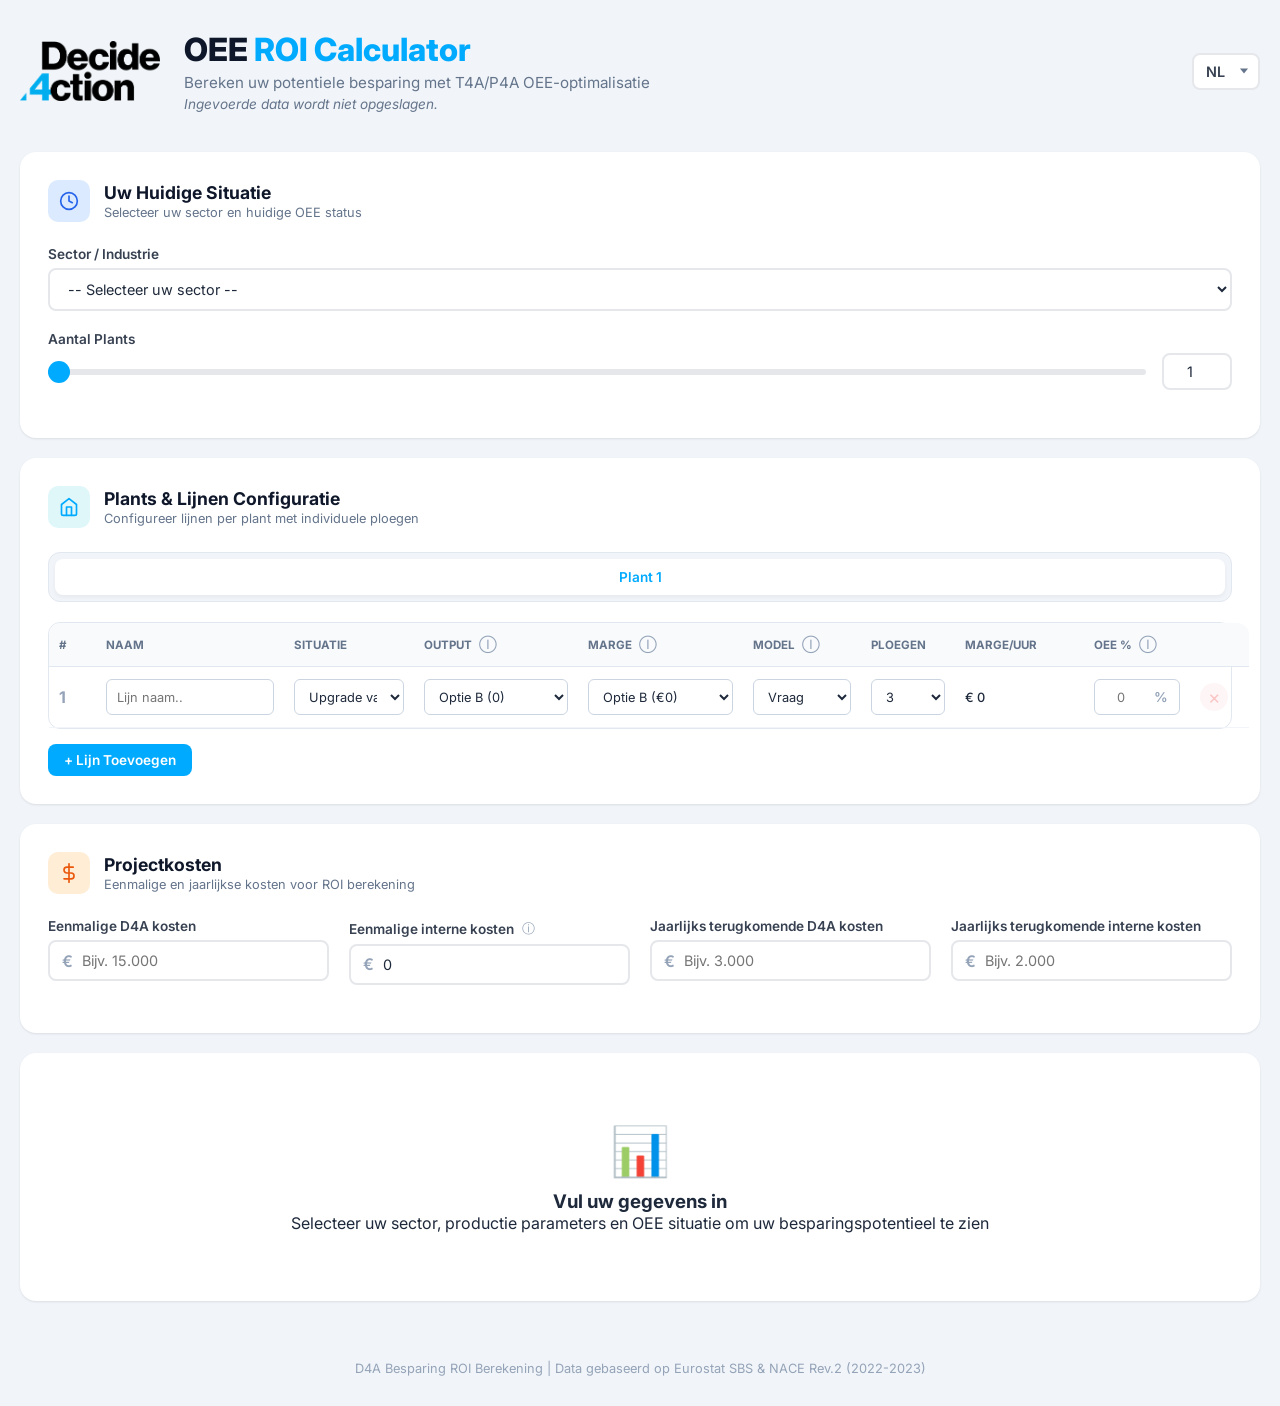
==== commit 87154202: "logic change" ====
--- a/docs/index.html
+++ b/docs/index.html
@@ -44,13 +44,6 @@
                         <div>
                             <h2 data-i18n="cardCurrentTitle">Uw Huidige Situatie</h2>
                             <p class="card-subtitle" data-i18n="cardCurrentSubtitle">Selecteer uw sector en huidige OEE status</p>
-                        </div>
-                    </div>
-
-                    <div class="form-row" style="margin-bottom: 20px;">
-                        <div class="form-group">
-                            <label for="companyName" data-i18n="companyNameLabel">Bedrijfsnaam</label>
-                            <input type="text" id="companyName" data-i18n-placeholder="companyNamePlaceholder" placeholder="Vul uw bedrijfsnaam in">
                         </div>
                     </div>
 
@@ -304,6 +297,7 @@
         </footer>
     </div>
 
+    <!-- Modals area -->
     <div class="calc-modal-overlay" id="calcModal" onclick="closeCalcModal(event)">
         <div class="calc-modal">
             <div class="calc-modal-header">
@@ -347,6 +341,7 @@
         </div>
     </div>
 
+    <!-- Hidden PDF Summary Document Layout Section -->
     <div id="pdf-report-template">
         <div class="pdf-container" style="padding: 30px; font-family: 'Inter', sans-serif; color: #0f172a; background: #ffffff;">
             <div style="display: flex; justify-content: space-between; align-items: center; border-bottom: 2px solid #e2e8f0; padding-bottom: 20px; margin-bottom: 30px;">
@@ -354,7 +349,7 @@
                     <h1 style="font-size: 24px; margin: 0; color: #0284c7;">OEE ROI Calculator</h1>
                     <p style="margin: 5px 0 0 0; color: #64748b; font-size: 14px;">Business Case & Savings Report</p>
                 </div>
-                <div id="pdf-meta-company" style="text-align: right; font-weight: bold; font-size: 16px; color: #1e293b;"></div>
+                <div style="text-align: right; color: #64748b; font-size: 12px;" id="pdf-current-date"></div>
             </div>
 
             <div style="background: #f8fafc; border-radius: 8px; padding: 20px; margin-bottom: 25px; border: 1px solid #e2e8f0;">
@@ -397,11 +392,28 @@
                 </div>
             </div>
 
+            <!-- NIEUW: Break-even Grafiek Sectie in de PDF -->
+            <div style="margin-bottom: 30px; page-break-inside: avoid;">
+                <h3 style="color: #1e293b; border-bottom: 1px solid #cbd5e1; padding-bottom: 8px;">4. Break-even Prototyping</h3>
+                <div style="text-align: center; margin-top: 15px; background: #f8fafc; padding: 15px; border-radius: 12px; border: 1px solid #e2e8f0;">
+                    <img id="pdf-graph-image" style="width: 100%; max-height: 240px; object-fit: contain;" alt="Break-even Chart">
+                    <div style="display: flex; justify-content: center; gap: 24px; margin-top: 10px; font-size: 12px; color: #64748b;">
+                        <div style="display: flex; align-items: center; gap: 6px;">
+                            <div style="width: 20px; height: 4px; background: #10b981; border-radius: 2px;"></div> Cumulatief Voordeel
+                        </div>
+                        <div style="display: flex; align-items: center; gap: 6px;">
+                            <div style="width: 20px; height: 4px; background: #ef4444; border-radius: 2px;"></div> Cumulatieve Kosten
+                        </div>
+                    </div>
+                    <div id="pdf-graph-note" style="margin-top: 8px; font-size: 11px; color: #64748b; font-style: italic;"></div>
+                </div>
+            </div>
+
             <div id="pdf-table-area" style="margin-bottom: 30px;">
-                <h3 style="color: #1e293b; border-bottom: 1px solid #cbd5e1; padding-bottom: 8px;">4. Berekeningsoverzicht per lijn</h3>
-            </div>
-
-            <div style="text-align: center; color: #94a3b8; font-size: 11px; margin-top: 50px; border-top: 1px solid #e2e8f0; padding-top: 15px;">
+                <h3 style="color: #1e293b; border-bottom: 1px solid #cbd5e1; padding-bottom: 8px;">5. Berekeningsoverzicht per lijn</h3>
+            </div>
+
+            <div style="text-align: center; color: #94a3b8; font-size: 11px; margin-top: 40px; border-top: 1px solid #e2e8f0; padding-top: 15px;">
                 D4A Besparing ROI Berekening | Data gebaseerd op Eurostat SBS &amp; NACE Rev.2
             </div>
         </div>
--- a/docs/style.css
+++ b/docs/style.css
@@ -1047,12 +1047,10 @@
    PRINT STYLES (Clean management document view)
    ========================================== */
 @media print {
-    /* Verberg de interactieve app structuur */
     body * {
         visibility: hidden;
     }
     
-    /* Maak uitsluitend de print template container volledig zichtbaar */
     #pdf-report-template, #pdf-report-template * {
         visibility: visible;
     }
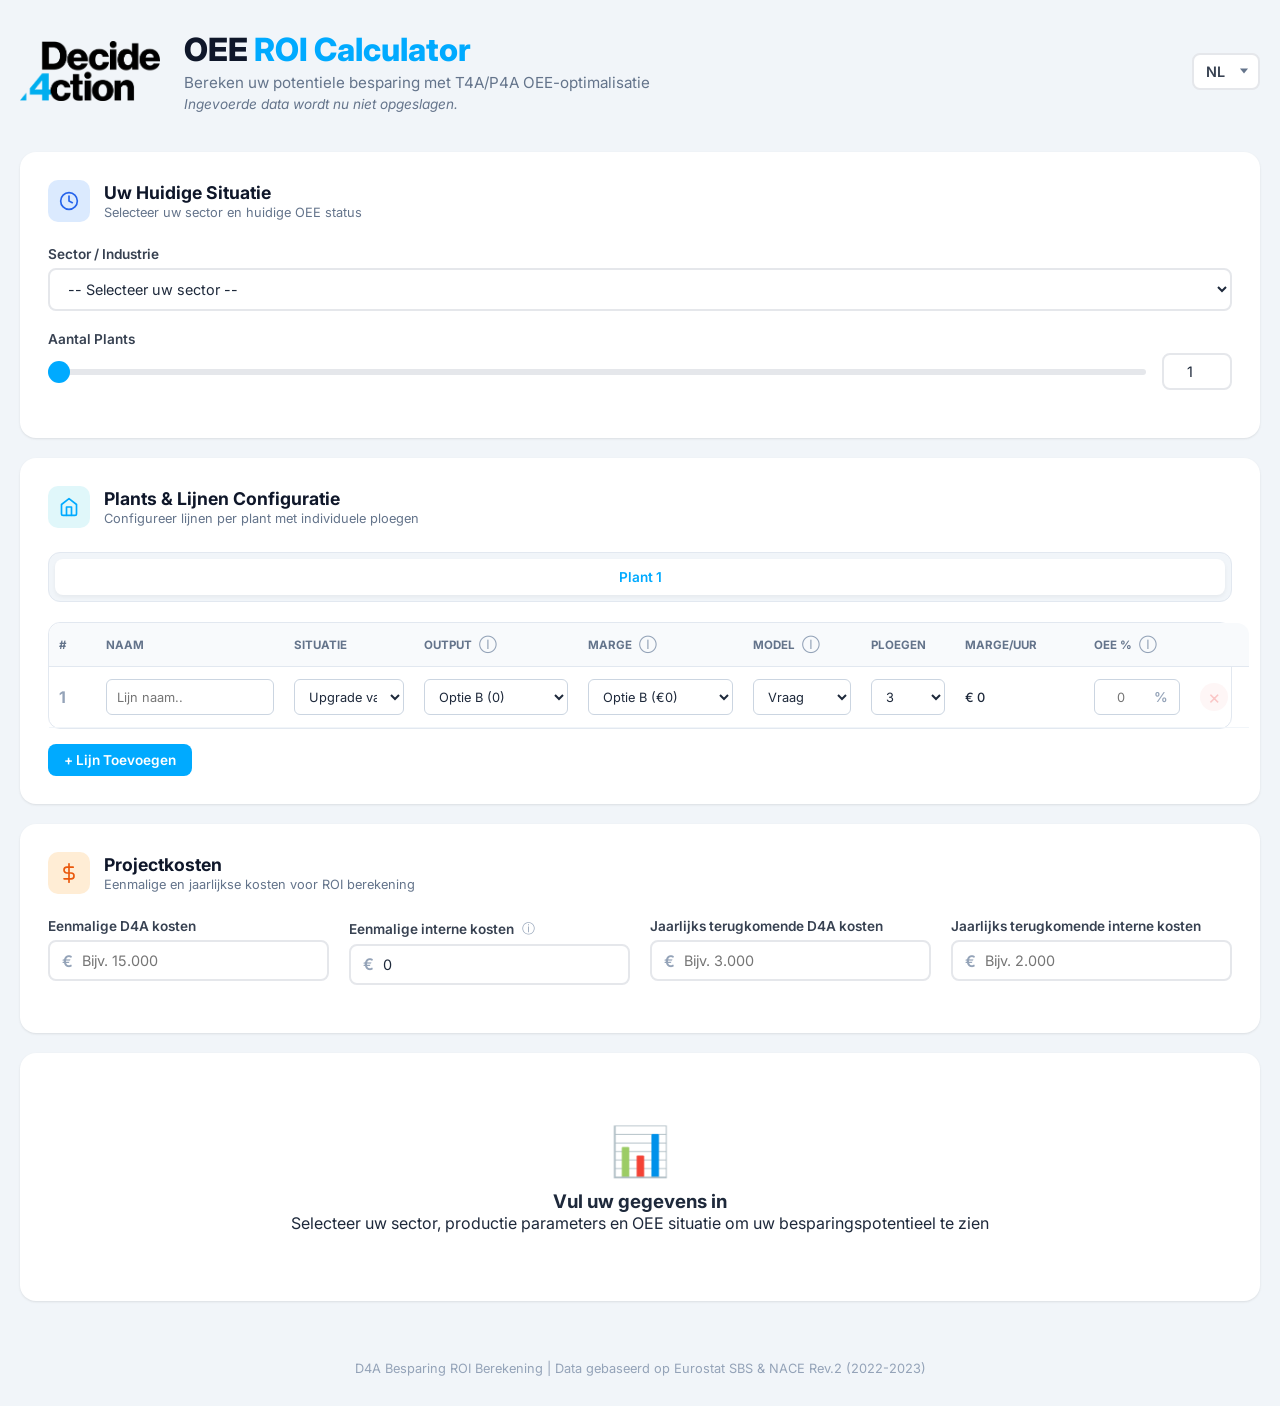
==== commit ae60454c: "logic change" ====
--- a/docs/index.html
+++ b/docs/index.html
@@ -335,7 +335,7 @@
                 </div>
                 <div class="calc-section">
                     <h3 data-i18n="calcStep5Title">5. Scenario's</h3>
-                    <p class="calc-desc" data-i18n="calcStep5Desc">Elk scenario (conservatief, verwacht, optimistisch) gebruikt een andere OEE verbetering percentage, gebaseerd op sectordata en historische resultaten.</p>
+                    <p class="calc-desc" data-i18n="calcStep5Desc">Elk scenario (conservatief, verwacht, optimistisch) gebruikt een andere OEE verbetering percentage, gebaseerd op sectordata <span class="citation" data-cites="Eurostat SBS & NACE Rev.2 (2022-2023)">en historische resultaten</span>.</p>
                 </div>
             </div>
         </div>
@@ -347,62 +347,61 @@
             <div style="display: flex; justify-content: space-between; align-items: center; border-bottom: 2px solid #e2e8f0; padding-bottom: 20px; margin-bottom: 30px;">
                 <div>
                     <h1 style="font-size: 24px; margin: 0; color: #0284c7;">OEE ROI Calculator</h1>
-                    <p style="margin: 5px 0 0 0; color: #64748b; font-size: 14px;">Business Case & Savings Report</p>
+                    <p style="margin: 5px 0 0 0; color: #64748b; font-size: 14px;" data-i18n="pdfSubtitle">Business Case & Savings Report</p>
                 </div>
                 <div style="text-align: right; color: #64748b; font-size: 12px;" id="pdf-current-date"></div>
             </div>
 
             <div style="background: #f8fafc; border-radius: 8px; padding: 20px; margin-bottom: 25px; border: 1px solid #e2e8f0;">
-                <h3 style="margin-top: 0; color: #1e293b; border-bottom: 1px solid #cbd5e1; padding-bottom: 8px;">1. Algemene Gegevens</h3>
+                <h3 style="margin-top: 0; color: #1e293b; border-bottom: 1px solid #cbd5e1; padding-bottom: 8px;" data-i18n="pdfSecGeneral">1. Algemene Gegevens</h3>
                 <div style="display: grid; grid-template-columns: repeat(2, 1fr); gap: 10px; font-size: 14px;">
-                    <div><strong>Sector:</strong> <span id="pdf-summary-sector"></span></div>
-                    <div><strong>Aantal Plants / Lijnen:</strong> <span id="pdf-summary-plants"></span></div>
+                    <div><strong data-i18n="pdfLabelSector">Sector:</strong> <span id="pdf-summary-sector"></span></div>
+                    <div><strong data-i18n="pdfLabelPlantsLines">Aantal Plants / Lijnen:</strong> <span id="pdf-summary-plants"></span></div>
                 </div>
             </div>
 
             <div style="background: #f8fafc; border-radius: 8px; padding: 20px; margin-bottom: 25px; border: 1px solid #e2e8f0;">
-                <h3 style="margin-top: 0; color: #1e293b; border-bottom: 1px solid #cbd5e1; padding-bottom: 8px;">2. Projectkosten & Investeringen</h3>
+                <h3 style="margin-top: 0; color: #1e293b; border-bottom: 1px solid #cbd5e1; padding-bottom: 8px;" data-i18n="pdfSecCosts">2. Projectkosten & Investeringen</h3>
                 <div style="display: grid; grid-template-columns: repeat(2, 1fr); gap: 15px; font-size: 14px;">
-                    <div><strong>Eenmalige D4A kosten:</strong> <span id="pdf-cost-fixed"></span></div>
-                    <div><strong>Eenmalige interne kosten:</strong> <span id="pdf-cost-internal"></span></div>
-                    <div><strong>Jaarlijkse D4A kosten:</strong> <span id="pdf-cost-recurring-d4a"></span></div>
-                    <div><strong>Jaarlijkse interne kosten:</strong> <span id="pdf-cost-recurring-int"></span></div>
+                    <div><strong data-i18n="fixedFeeLabel">Eenmalige D4A kosten:</strong> <span id="pdf-cost-fixed"></span></div>
+                    <div><strong data-i18n="internalCostLabel">Eenmalige interne kosten:</strong> <span id="pdf-cost-internal"></span></div>
+                    <div><strong data-i18n="variableCostLabel">Jaarlijks terugkomende D4A kosten:</strong> <span id="pdf-cost-recurring-d4a"></span></div>
+                    <div><strong data-i18n="recurringInternalCostLabel">Jaarlijks terugkomende interne kosten:</strong> <span id="pdf-cost-recurring-int"></span></div>
                 </div>
             </div>
 
             <div style="margin-bottom: 30px;">
-                <h3 style="color: #1e293b; border-bottom: 1px solid #cbd5e1; padding-bottom: 8px;">3. Extra marge &amp; kosten reductie (Verwacht)</h3>
+                <h3 style="color: #1e293b; border-bottom: 1px solid #cbd5e1; padding-bottom: 8px;" id="pdf-savings-header">3. Extra marge &amp; kosten reductie</h3>
                 <div style="display: grid; grid-template-columns: repeat(3, 1fr); gap: 15px; text-align: center; margin-top: 15px;">
                     <div style="background: #f0fdf4; border: 1px solid #bbf7d0; border-radius: 6px; padding: 15px;">
-                        <div style="font-size: 12px; color: #166534; text-transform: uppercase;">Jaar 1</div>
+                        <div style="font-size: 12px; color: #166534; text-transform: uppercase;" data-i18n="calcYear1">Jaar 1</div>
                         <div id="pdf-save-y1" style="font-size: 18px; font-weight: bold; color: #14532d; margin-top: 5px;"></div>
                     </div>
                     <div style="background: #f0fdf4; border: 1px solid #bbf7d0; border-radius: 6px; padding: 15px;">
-                        <div style="font-size: 12px; color: #166534; text-transform: uppercase;">Jaar 2</div>
+                        <div style="font-size: 12px; color: #166534; text-transform: uppercase;" data-i18n="calcYear2">Jaar 2</div>
                         <div id="pdf-save-y2" style="font-size: 18px; font-weight: bold; color: #14532d; margin-top: 5px;"></div>
                     </div>
                     <div style="background: #f0fdf4; border: 1px solid #bbf7d0; border-radius: 6px; padding: 15px;">
-                        <div style="font-size: 12px; color: #166534; text-transform: uppercase;">Jaar 3 (Potentieel)</div>
+                        <div style="font-size: 12px; color: #166534; text-transform: uppercase;" id="pdf-y3-label">Jaar 3 (Potentieel)</div>
                         <div id="pdf-save-y3" style="font-size: 18px; font-weight: bold; color: #14532d; margin-top: 5px;"></div>
                     </div>
                 </div>
                 <div style="margin-top: 15px; background: #f0fdfa; border: 1px solid #99f6e4; border-radius: 6px; padding: 12px 20px; display: flex; justify-content: space-between; font-weight: bold;">
-                    <span style="color: #0d9488;">Verwachte terugverdientijd (Break-even):</span>
+                    <span style="color: #0d9488;" data-i18n="pdfLabelExpectedBE">Verwachte terugverdientijd (Break-even):</span>
                     <span id="pdf-save-be" style="color: #115e59;"></span>
                 </div>
             </div>
 
-            <!-- NIEUW: Break-even Grafiek Sectie in de PDF -->
             <div style="margin-bottom: 30px; page-break-inside: avoid;">
-                <h3 style="color: #1e293b; border-bottom: 1px solid #cbd5e1; padding-bottom: 8px;">4. Break-even Prototyping</h3>
+                <h3 style="color: #1e293b; border-bottom: 1px solid #cbd5e1; padding-bottom: 8px;" data-i18n="pdfSecGraph">4. Break-even Grafiek</h3>
                 <div style="text-align: center; margin-top: 15px; background: #f8fafc; padding: 15px; border-radius: 12px; border: 1px solid #e2e8f0;">
                     <img id="pdf-graph-image" style="width: 100%; max-height: 240px; object-fit: contain;" alt="Break-even Chart">
                     <div style="display: flex; justify-content: center; gap: 24px; margin-top: 10px; font-size: 12px; color: #64748b;">
                         <div style="display: flex; align-items: center; gap: 6px;">
-                            <div style="width: 20px; height: 4px; background: #10b981; border-radius: 2px;"></div> Cumulatief Voordeel
+                            <div style="width: 20px; height: 4px; background: #10b981; border-radius: 2px;"></div> <span data-i18n="cumulativeBenefit">Cumulatief Voordeel</span>
                         </div>
                         <div style="display: flex; align-items: center; gap: 6px;">
-                            <div style="width: 20px; height: 4px; background: #ef4444; border-radius: 2px;"></div> Cumulatieve Kosten
+                            <div style="width: 20px; height: 4px; background: #ef4444; border-radius: 2px;"></div> <span data-i18n="cumulativeCosts">Cumulatieve Kosten</span>
                         </div>
                     </div>
                     <div id="pdf-graph-note" style="margin-top: 8px; font-size: 11px; color: #64748b; font-style: italic;"></div>
@@ -410,11 +409,11 @@
             </div>
 
             <div id="pdf-table-area" style="margin-bottom: 30px;">
-                <h3 style="color: #1e293b; border-bottom: 1px solid #cbd5e1; padding-bottom: 8px;">5. Berekeningsoverzicht per lijn</h3>
-            </div>
-
-            <div style="text-align: center; color: #94a3b8; font-size: 11px; margin-top: 40px; border-top: 1px solid #e2e8f0; padding-top: 15px;">
-                D4A Besparing ROI Berekening | Data gebaseerd op Eurostat SBS &amp; NACE Rev.2
+                <h3 style="color: #1e293b; border-bottom: 1px solid #cbd5e1; padding-bottom: 8px;" data-i18n="pdfSecOverview">5. Berekeningsoverzicht per lijn</h3>
+            </div>
+
+            <div style="text-align: center; color: #94a3b8; font-size: 11px; margin-top: 40px; border-top: 1px solid #e2e8f0; padding-top: 15px;" data-i18n="footer">
+                D4A Besparing ROI Berekening | Data gebaseerd op Eurostat SBS &amp; NACE Rev.2 (2022-2023)
             </div>
         </div>
     </div>
